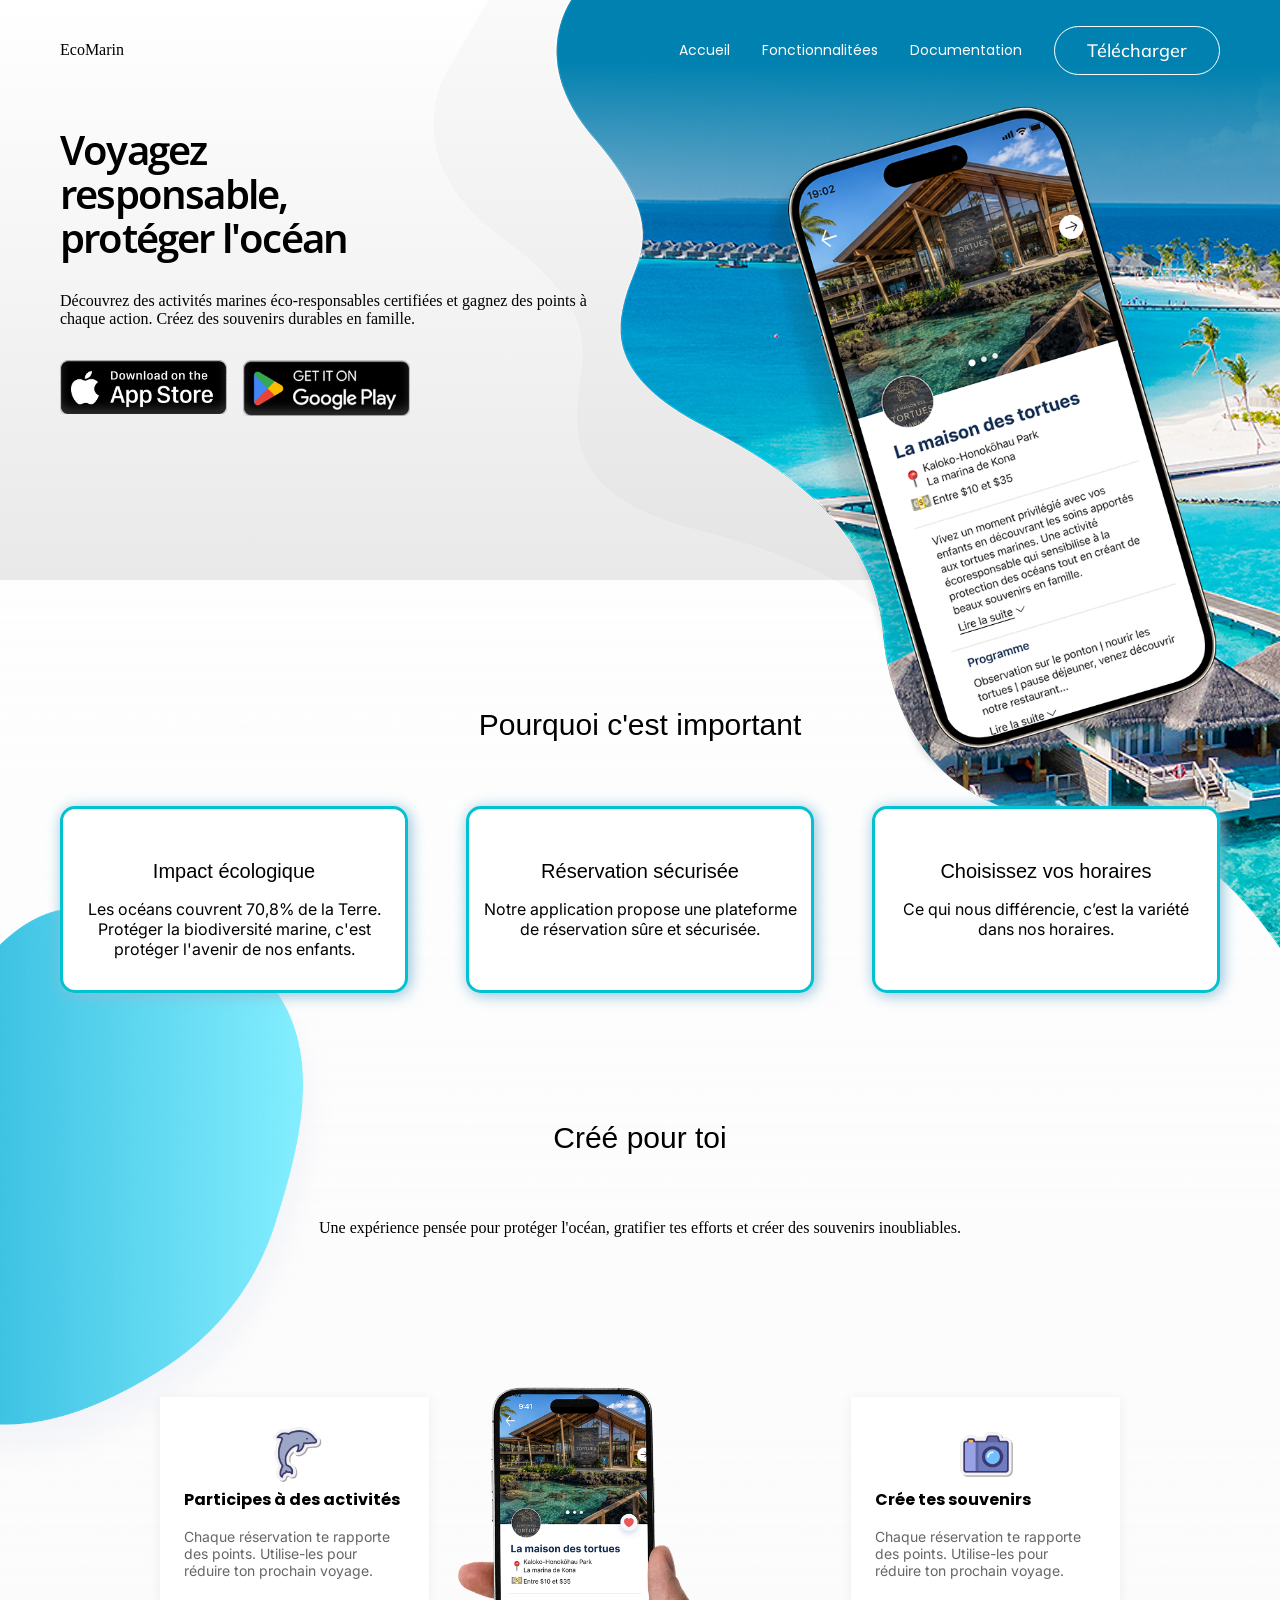
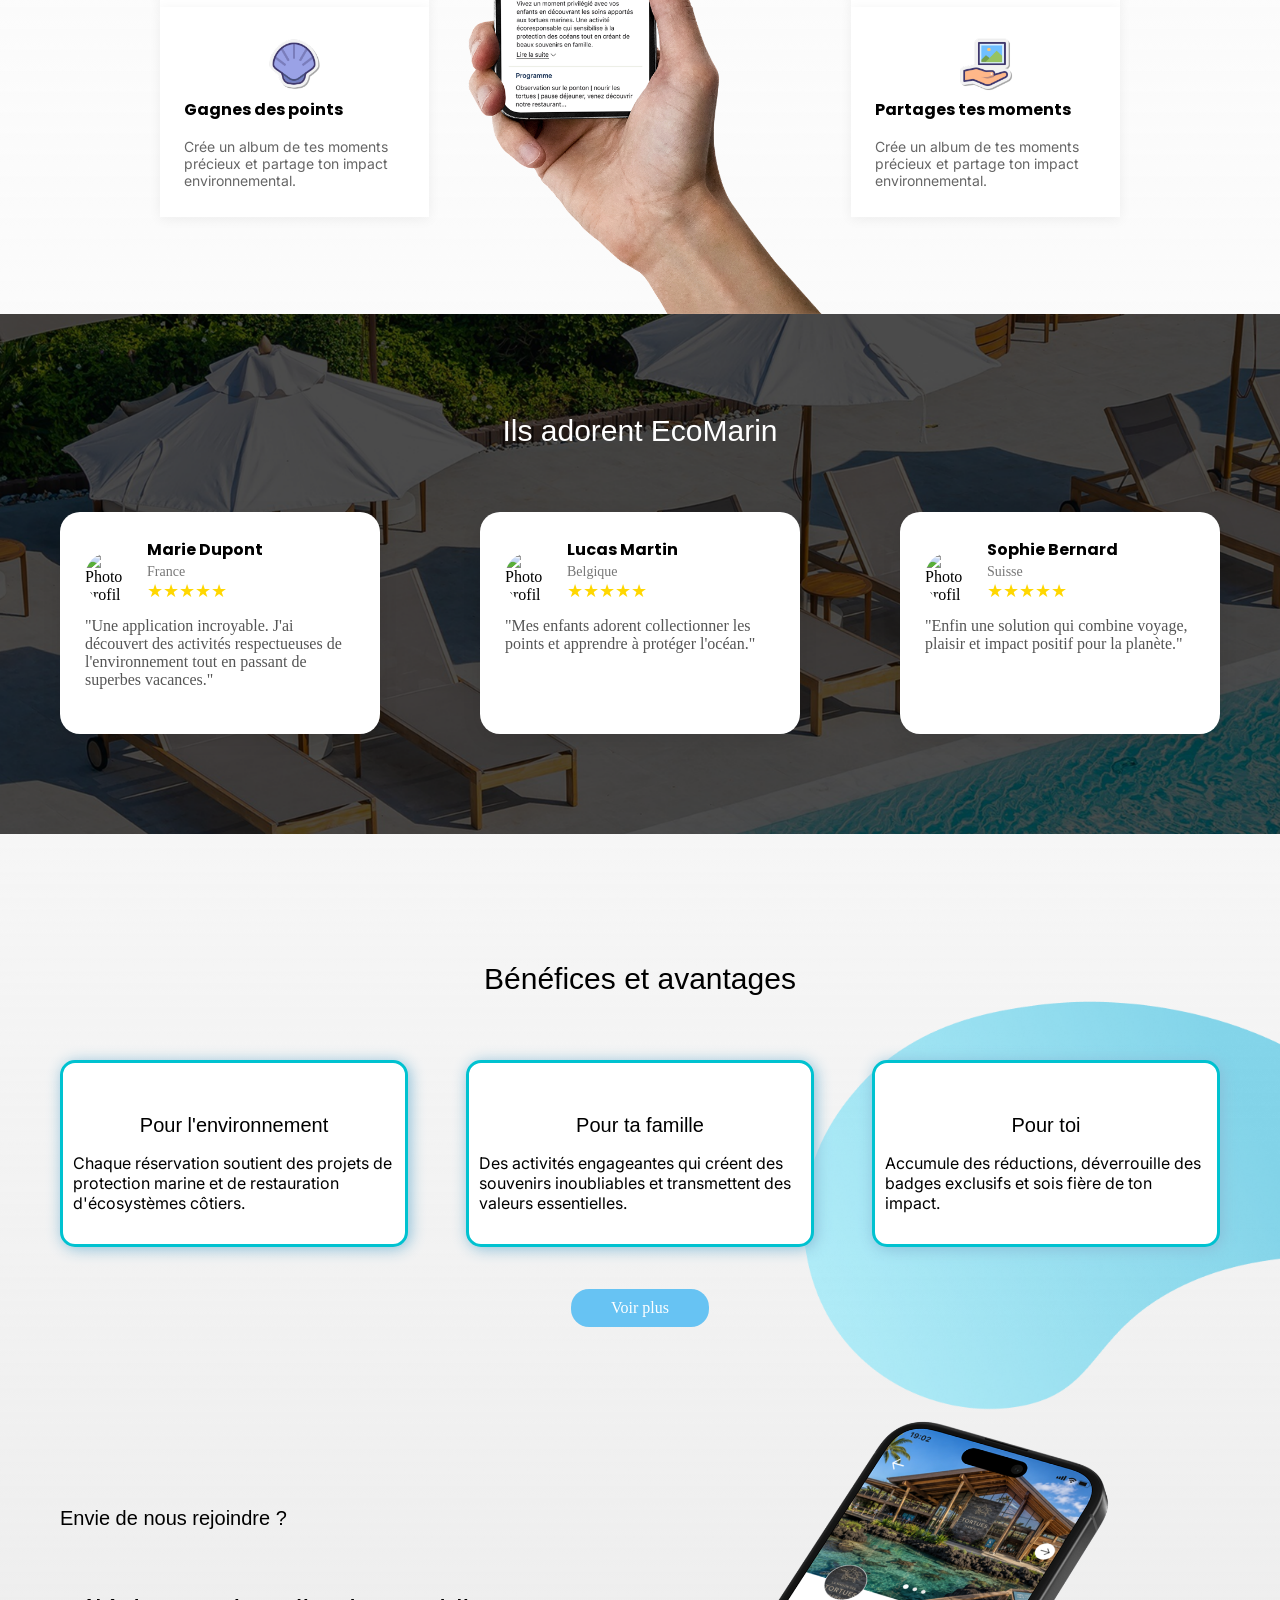
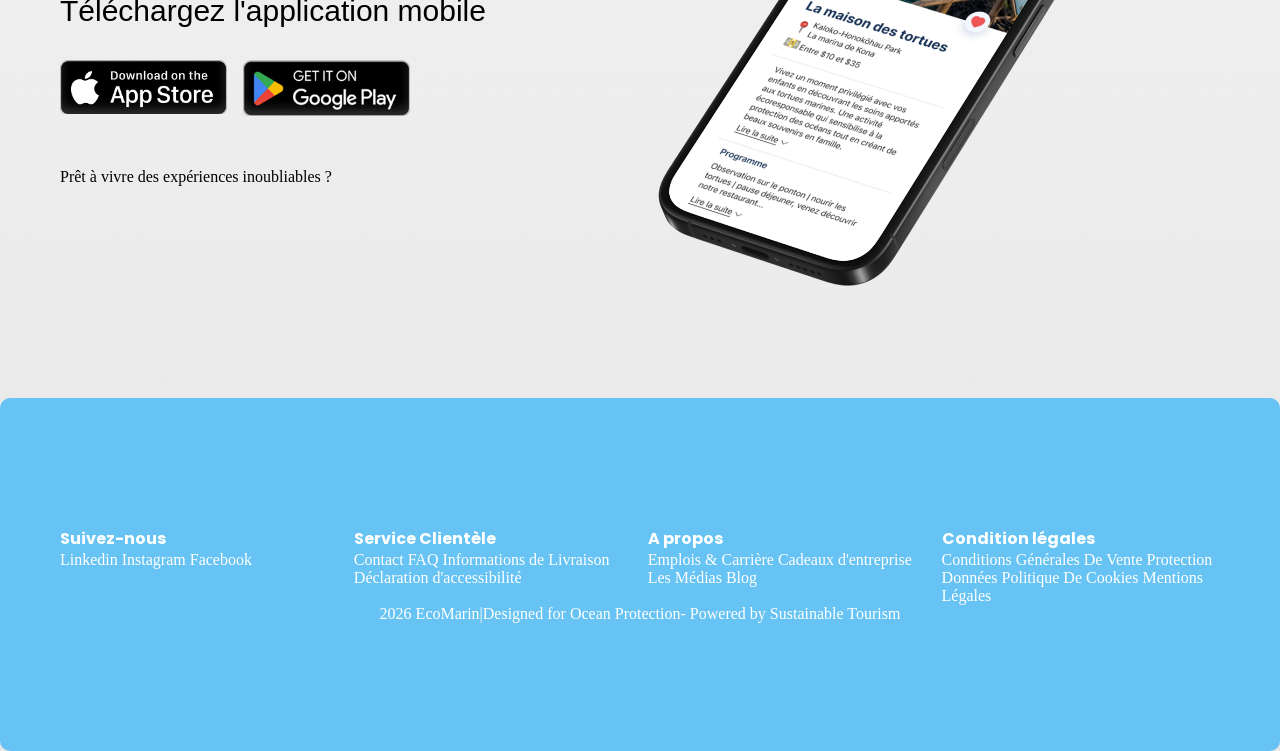
==== index.html @ add48604 "mercredi am 2" ====
<!DOCTYPE html>
<html lang="en">

<head>
    <meta charset="UTF-8">
    <meta name="viewport" content="width=device-width, initial-scale=1.0">
    <title>Document</title>
    <script src="app.js" defer></script>
    <link rel="stylesheet" href="style.css">
    <link rel="stylesheet" href="doc.html">
</head>

<body class="bg-gradient-pourquoi">


    <!-- header -->
    <header class="">
        <div class="container-1200 align-center flex space-between">
            <p class="">EcoMarin</p>
            <nav class="flex gap-32 align-center nav-links">
                <a href="">Accueil</a>
                <a href="">Fonctionnalitées</a>
                <a href="doc.html">Documentation</a>
                <a href="" class="btn-white">Télécharger</a>
            </nav>
        </div>

    </header>

    <!-- section 1 Principale -->
    <section class="hero bg-gradient-hero relative">
        <div class="flex space-between container-1200">
            <div class="mt-128 mb-128 w-48 ">
                <h1 class="">Voyagez <br> responsable, <br> protéger l'océan</h1>
                <p class="pt-32 pb-32">Découvrez des activités marines éco-responsables certifiées et gagnez des points
                    à
                    chaque action. Créez
                    des souvenirs durables en famille.</p>

                <!-- store -->
                <div class="mb-32 flex gap-16">
                    <a href="" class="w-30"><img src="./assets/appstrore.png" alt="" class="w-100"></a>
                    <a href="" class="w-30"><img src="./assets/googlestore.png" alt="" class="w-100"></a>
                </div>

            </div>
            <!-- image telephone -->
            <div class="w-40">
                <img src="./assets/iPhone 15 Pro Portrait Mockup (1) 1.png" alt="" class="w-100 transform-y-128">
            </div>
            <img src="./assets/bg-hero-haut-droite.png" class="bg-hero-overlay" alt="">
        </div>
    </section>



    <!-- section 2 Importance -->
    <section class="pourquoi mt-128 mb-128">
        <div class="container-1200">
            <h2 class="text-center">Pourquoi c'est important</h2>
            <div class="flex space-between mt-64">
                <div class="w-30 card-avis">
                    <img src="" alt="">
                    <h3 class="mt-16 mb-16 text-center">Impact écologique</h3>
                    <p class="mb-16 text-center">Les océans couvrent 70,8% de la Terre. Protéger la biodiversité marine,
                        c'est protéger l'avenir de
                        nos
                        enfants.</p>
                </div>

                <div class="w-30 card-avis">
                    <img src="" alt="">
                    <h3 class="mt-16 mb-16 text-center">Réservation sécurisée</h3>
                    <p class="mb-16 text-center">Notre application propose une plateforme de réservation sûre et
                        sécurisée.</p>
                </div>
                <div class="w-30 card-avis">
                    <img src="" alt="">
                    <h3 class="mt-16 mb-16 text-center">Choisissez vos horaires</h3>
                    <p class="mb-16 text-center">Ce qui nous différencie, c’est la variété dans nos horaires. </p>
                </div>
            </div>
        </div>


    </section>

    <!-- section 3 fonctionnalitee-->
    <section class="container-1000 padding100">
        <h2 class="text-center">Créé pour toi</h2>
        <p class="text-center mt-64">Une expérience pensée pour protéger l'océan, gratifier tes efforts et créer des
            souvenirs
            inoubliables.</p>
        <div class="fonctionnalitee">
            
            <!--DIV NUM 1-->
            <div class="w-30-2 card100">
                
                <div class="card-pourtoi">
                    <img src="./assets/Dolphin.png" alt="" class="img-pourtoi">
                    <h3>Participes à des activités</h3>
                    <p>Chaque réservation te rapporte des points. Utilise-les pour réduire ton prochain
                        voyage.</p>
                </div>

                <div class="card-pourtoi">
                    <img src="./assets/Shellfish.png" alt="" class="img-pourtoi">
                    <h3>Gagnes des points</h3>
                    <p>Crée un album de tes moments précieux et partage ton impact environnemental.
                    </p>
                </div>

            </div>
            
            <!--IMAGE MAIN PHONE-->
            <img src="./assets/main.png" alt="" class="w-38 img100">
            

            <!--DIV 3-->
            <div class="w-30-2 card100">
                
                <div class="card-pourtoi">
                    <img src="./assets/SLR Camera.png" alt="" class="img-pourtoi">
                    <h3>Crée tes souvenirs</h3>
                    <p>Chaque réservation te rapporte des points. Utilise-les pour réduire ton prochain
                        voyage.</p>
                </div>

                <div class="card-pourtoi">
                    <img src="./assets/Moment Sharing.png" alt="" class="img-pourtoi">
                    <h3>Partages tes moments</h3>
                    <p>Crée un album de tes moments précieux et partage ton impact environnemental.
                    </p>
                </div>

            </div>
            <!-- FIN DE LA DIV 3-->

        </div>
    </section>

    <!-- Section 4 Comm -->
    <section class="section-avis bg-image-avis mb-128 avis ">
        <h2 class="text-center">Ils adorent EcoMarin</h2>

        <div class="flex space-between mt-64 container-1200">

            <div class="carte-avis w-30">
                <div class="auteur">
                    <img src="" alt="Photo profil">
                    <div>
                        <h4>Marie Dupont</h4>
                        <span>France</span>
                        <div class="etoiles">★★★★★</div>
                    </div>
                </div>


                <p>
                    "Une application incroyable. J'ai découvert des activités
                    respectueuses de l'environnement tout en passant de superbes vacances."
                </p>


            </div>

            <div class="carte-avis w-30">
                <div class="auteur">
                    <img src="" alt="Photo profil">
                    <div>
                        <h4>Lucas Martin</h4>
                        <span>Belgique</span>
                        <div class="etoiles">★★★★★</div>
                    </div>
                </div>


                <p>
                    "Mes enfants adorent collectionner les points et apprendre
                    à protéger l'océan."
                </p>


            </div>

            <div class="carte-avis w-30">
                <div class="auteur">
                    <img src="" alt="Photo profil">
                    <div>
                        <h4>Sophie Bernard</h4>
                        <span>Suisse</span>
                        <div class="etoiles">★★★★★</div>
                    </div>
                </div>


                <p>
                    "Enfin une solution qui combine voyage, plaisir et impact
                    positif pour la planète."
                </p>


            </div>

        </div>
    </section>

    <!-- section 5 -->
    <section class="container-1200 mt-128 flex justify-center">
        <h2 class="text-center">Bénéfices et avantages</h2>
        <div class="flex space-between mt-64 mb-32">
            <div class="w-30 card-avis">
                <img src="">
                <h3 class="text-center mt-16 mb-16">Pour l'environnement</h3>
                <p class="mb-16">Chaque réservation soutient des projets de protection marine et de restauration
                    d'écosystèmes
                    côtiers.
                </p>
            </div>
            <div class="w-30 card-avis">
                <img src="">
                <h3 class="text-center mt-16 mb-16">Pour ta famille</h3>
                <p class="mb-16">Des activités engageantes qui créent des souvenirs inoubliables et transmettent des
                    valeurs
                    essentielles.
                </p>
            </div>
            <div class="w-30 card-avis">
                <img src="">
                <h3 class="text-center mt-16 mb-16">Pour toi</h3>
                <p class="mb-16">Accumule des réductions, déverrouille des badges exclusifs et sois fière de ton impact.
                </p>
            </div>
        </div>
        <a href="" class="btn">Voir plus</a>
    </section>

    <!-- section 6 -->
    <section class="container-1200">
        
        <div class="flex align-center">
            <div class="w-48">
                <h3 class="mb-64">Envie de nous rejoindre ?</h3>
                <h2 class="mb-32">Téléchargez l'application mobile</h2>
                <!-- store -->
                <div class="mb-32 flex gap-16">
                    <a href="" class="w-30"><img src="./assets/appstrore.png" alt="" class="w-100"></a>
                    <a href="" class="w-30"><img src="./assets/googlestore.png" alt="" class="w-100"></a>
                    <p class="mt-32">Prêt à vivre des expériences inoubliables ?</p>
                </div>
            </div>

            <img src="assets/iPhone 17.png" alt="" class="w-48">

        </div>
    </section>

    <!-- footer -->
    <footer class="bg-bleu-ciel color-white pt-128 pb-128">
        <div class="flex space-between container-1200">
            <div class="w-24">
                <h4>Suivez-nous</h4>
                <nav class="">
                    <a href="" class="color-white">Linkedin</a>
                    <a href="" class="color-white">Instagram</a>
                    <a href="" class="color-white">Facebook</a>
                </nav>
            </div>
            <div class="w-24">
                <h4>Service Clientèle</h4>
                <nav>
                    <a href="" class="color-white">Contact</a>
                    <a href="" class="color-white">FAQ</a>
                    <a href="" class="color-white">Informations de Livraison</a>
                    <a href="" class="color-white">Déclaration d'accessibilité</a>
                </nav>
            </div>
            <div class="w-24">
                <h4>A propos</h4>
                <nav>
                    <a href="" class="color-white">Emplois & Carrière</a>
                    <a href="" class="color-white">Cadeaux d'entreprise</a>
                    <a href="" class="color-white">Les Médias </a>
                    <a href="" class="color-white">Blog</a>
                </nav>
            </div>
            <div class="w-24">
                <h4>Condition légales</h4>
                <nav>
                    <a href="" class="color-white">Conditions Générales De Vente</a>
                    <a href="" class="color-white">Protection Données</a>
                    <a href="" class="color-white">Politique De Cookies</a>
                    <a href="" class="color-white">Mentions Légales</a>
                </nav>
            </div>
        </div>
        <p class="text-center">2026 EcoMarin|Designed for Ocean Protection- Powered by Sustainable Tourism</p>
    </footer>

    <!-- bulle gauche -->
    <img class="bulle-haute-gauche" src="./assets/bulle-haut-gauche (2).png" alt="">
    <img class="bulle-basse-droite" src="./assets/bulle-droite.png" alt="">

</body>

</html>
---- style.css ----
@import url('https://fonts.googleapis.com/css2?family=Inter:ital,opsz,wght@0,14..32,100..900;1,14..32,100..900&family=Poppins:ital,wght@0,100;0,200;0,300;0,400;0,500;0,600;0,700;0,800;0,900;1,100;1,200;1,300;1,400;1,500;1,600;1,700;1,800;1,900&display=swap');
@import url('https://fonts.googleapis.com/css2?family=Open+Sans:ital,wght@0,300..800;1,300..800&display=swap');
@import url('https://fonts.googleapis.com/css2?family=Mulish:ital,wght@0,200..1000;1,200..1000&display=swap');
* {
    margin:0;
    padding: 0;
    box-sizing: border-box;
    text-decoration: none;
}
body{
    overflow-x:hidden;
}
/* ------------------------------
            TEXTES
 ---------------------------------*/

.list-type-none{
    list-style-type: none; /*retirer la puces des listes */
}

.bold{
    font-weight: 800; /* mettre en gras */
}

.text-center{
    text-align: center; /* centrer le texte */
}

.text-right{
    text-align: right;
}

.uppercase{
    text-transform: uppercase; /* mettre en majuscule */
}

/*header*/
header{
position: fixed;
    width: 100%;
    background-color: transparent;
    transition: background-color 0.3s ease;
    z-index: 1000;
    padding: 0 20px;          
    height: 100px;       
    box-sizing: border-box;
    display: flex;
    align-items: center;
}



.nav-links{
    font-family: "Poppins", sans-serif;
    gap: 32px;
    font-size: 14px;

}

header a{
    color: white;
    transition: color 0.3s ease;
}

h2,h3,h4,h5,h6{
     font-family: "Poppins", sans-serif;
     font-weight: bold;
}

h1{
    font-weight: 625;
    font-size: 40px;
    font-family: "Open Sans", sans-serif;
    font-style: normal;
    letter-spacing: -1.8px;
    transform: scaleY(1);
    display: inline-block;
    line-height: 1.1;
}

h2 {
font-weight: 145;
font-size: 30px;
font-family: "Noto Sans Pahawh Hmong", sans-serif;
}

h3 {
font-weight: 145;
font-size: 20px;
font-family: "Noto Sans Pahawh Hmong", sans-serif;
}

.liste-ul{
    font-weight: 100;
    font-size: 25px;
}

.logo{
    font-weight: 200;
    font-size: 40px;
}

.typo{
   font-family: "inter", sans-serif; 
}


/* ------------------------------
            COULEURS
 ---------------------------------*/

.color-princ{
    background-color: rgb(25, 121, 153);
}

.color-black{
    color: #2E2A26;
}

.bg-white{
    background-color: #D8935C;
    border-radius: 10px;
    padding: 10px;
}

.color-white{
    color: #ffffff;
}

.color-green{
    color: #496e3b;
}

.bg-bleu-ciel{
    background-color: #67C3F3;
    border-radius: 10px;
    padding: 10px;
}

.bg-blue{
    background-color: rgb(102, 126, 138);
}

.avis{
    padding: 100px 0 ;
    h2{
        color:#fff;
    }

}
.bg-image-avis{
    background-image: url("./assets/Avis\ clients.png");
    background-repeat: no-repeat;
    background-size: cover;

}

.section-avis{
    margin-top: 0px;
}

.bulle-haute-gauche{
    position: absolute;
    top:100%;
    left : -300px;
    width: 50%;
    z-index: -1;
}

.bulle-basse-droite{
    position: absolute;
    top: 285%;
    left: 61%;
    width: 50%;
    z-index: -1;
}
/* ------------------------------
            LARGEURS
 ---------------------------------*/

.w-100{
    width: 100%;
}


.w-50 {
    width: 50%;
}

.w-48{
    width: 48%;
}

.w-40{
    width: 40%;
}

.w-30 {
    width: 30%;
}

.w-25 {
    width: 25%;
}

.w-24 {
    width: 24%;
}

.w-20{
    width: 20%;
}


/* ------------------------------
        FOND COULEUR/ IMAGE
 ---------------------------------*/

.fond-img{

background-size: cover;
background-repeat:no-repeat;
background-position: center;
height:100vh;
}
.bg-gradient-hero{
    background: linear-gradient(to bottom, #fff,#E9E9E9);
}



/* ------------------------------
            HERO
 ---------------------------------*/
 .overflow-hidden{
    overflow: hidden;
}
.transform-y-128{
  transform: translateY(200px);
  top: -110px;
  right: 40px;
  position: absolute;
  width: 500px;
}
.relative{
    position: relative;
    z-index: 1
}
.bg-hero-overlay{
    position: absolute;
    top: 0;right: 0;
    z-index: -1;


}

.hero {
    overflow: visible;
    z-index: 0;
}


/* ------------------------------
            SECTION POURQUOI
 ---------------------------------*/
.pourquoi {
    position: relative;
    z-index: 0;
}

.bg-gradient-pourquoi{
    background: linear-gradient(to bottom, transparent, #f3f3f35e,#E7E7E7 );
}

.header-white{
    background-color: rgb(25, 121, 153);
    height: 50px;
    transition: all 0.85s cubic-bezier(0.4, 0, 0.2, 1);
    a, p{
        color:#fff;
    }
    .btn-white{
    border: 1.4px solid #FFFFFF;
    border-radius: 100px;
    background: transparent;
    padding: 12px 32px;
    }
}

/* ------------------------------
            FONCTIONALITEE
 ---------------------------------*/


 .fonctionnalitee {
  display: flex;
  justify-content: space-between;
  margin-top: 64px;
  align-items: center;
  gap: 24px;
 }

 .w-30-2 {
  width: 28%;
}

.w-38{
  width: 38%;
}
 
 .card100{
  display: flex;
  flex-direction: column;
 }

 .img100{
    display: flex;
  flex-direction: column;
 }

 .img-pourtoi{
  width: 58px;
  height: 58px;
 }
/* ------------------------------
            FLEXBOX
 ---------------------------------*/

.flex {
    display: flex;
    flex-wrap: wrap;
}

.colonne{
    flex-direction: column;
}

.space-between{
    justify-content: space-between;
}

.align-center{
    align-items: center;
}

.justify-center{
    justify-content: center;
}

.gap {
  gap: var(--gap);
}

.gap-8{
    gap: 8px;
}

.gap-16{
    gap: 16px;
}

.gap-32{
    gap: 32px;
}

.gap-64{
    gap: 64px;
}

/* ------------------------------
         MARGIN & PADDING 
 ---------------------------------*/

 /* Margin */

.mt-16 {
    margin-top: 16px;
}

.mb-16{
    margin-bottom: 16px;
}

.mt-20 {
    margin-top: 20px;
}

.mt-32{
    margin-top: 32px;
}

.mb-32{
    margin-bottom: 32px;
}


.mt-64{
    margin-top: 64px;
}

.mb-64{
    margin-bottom: 64px;
}

.mt-128{
    margin-top: 128px;
}

.mb-128{
    margin-bottom: 128px;
}

.mr-16{
    margin-right: 16px;
}

.ml-16{
    margin-left: 16px;
}

.ml-32{
    margin-left: 32px;
}

.ml-64{
    margin-left: 64px;
}

.ml-100{
    margin-left: 100px;
}

.mr-32{
    margin-right: 32px;
}

.ml-32{
    margin-left: 32px;
}

.mr-64{
    margin-right: 64px;
}

/* padding */


.pb-16{
    padding-bottom: 16px;
}

.pl-16{
    padding-left: 16px;
}

.pr-16{
    padding-right: 16px;
}

.pt-16{
    padding-top: 16px;
}

.pb-32{
    padding-bottom: 16px;
}

.pt-32{
    padding-top: 32px;
}

.pb-32{
    padding-bottom: 32px;
}

.pt-64{
    padding-top: 64px;
}

.pb-64{
    padding-bottom: 64px;
}


.pt-128{
    padding-top: 128px;
}

.pb-128{
    padding-bottom: 128px;
}

/* ------------------------------
            CONTAINER
 ---------------------------------*/

.container-1000{
    max-width: 1000px;
    width: 100%;
    margin-left: auto;
    margin-right: auto;
    padding-left: 20px;
    padding-right: 20px;
}

.container-1200{
    max-width: 1200px;
    width: 100%;
    margin-left: auto;
    margin-right: auto;
    padding-left: 20px;
    padding-right: 20px;
}

/* ------------------------------
            CARDS
 ---------------------------------*/
 .card{
    background-color: white;
    border: solid #D8935C;
    padding: 15px 10px;
    width: 28%;
    border-radius: 10px;
    font-family: "inter", sans-serif;
    box-shadow: 2px 2px 15px rgba(0, 0, 0, 0.553);
 }
 .card-pourtoi{
  
    background-color: white;
    text-align: center;
    padding: 28px 24px;
  box-shadow: 0 2px 12px rgba(0, 0, 0, 0.06);
  flex-direction: column;
  gap: 12px;
    h3{
        margin-bottom: 16px;
        text-align: left;
        font-weight: bold;
        margin:0;
        padding-bottom: 16px;
        font-size: 16px;
          font-family: "Poppins", sans-serif;
  font-weight: 650;
  font-style: normal;
    }
    p{
        text-align: left;
        color: #666;
        font-family: "Inter", sans-serif;
        font-size: 14px;
    }
 }

 



 .card-service{
    background-color: rgb(255, 255, 255);
    border: solid #D8935C;
    padding: 15px 10px;
    width: 100%;
    border-radius: 10px;
    font-family: "inter", sans-serif;
    box-shadow: 2px 2px 15px rgba(0, 0, 0, 0.553);
 }

  .card-avis{
    background-color: white;
    border: solid #00c2d0;
    padding: 15px 10px;
    border-radius: 15px;
    font-family: "inter", sans-serif;
    box-shadow: 2px 2px 15px #8ABED8;
  }

.card-contact{
    background-color: white;
    border: solid #D8935C;
    padding: 10px 10px;
    border-radius: 10px;
    font-family: "inter", sans-serif;
}

.card-recherche{
    background-color: white;
    border: solid #D8935C;
    padding: 10px 10px;
    border-radius: 10px;
    font-family: "inter", sans-serif;
}

 .img-border{
    border-radius: 10px;
 }

 .photo-border{
    border-radius: 200px;
 }

 .card-temoignage {
  border-radius: 8px;
  background-color: var(--troisieme-plan);
 }

 .card-content {
    padding: 8px;
  }

.avis-temoignages {

  background-color: var(--deuxieme-plan);
  padding: 16px;
}

 /* ------------------------------
            BOUTON
 ---------------------------------*/

 .btn{
    color: rgb(255, 255, 255);
    background-color: #67C3F3;
    border: #2E2A26;
    border-radius: 18px;
    padding: 10px 40px;
    margin-top: 10px;
    padding-bottom: 10px;
    display: inline-block;

}


.btn-white{
    background-color: transparent;
    display: inline-block;
    padding: 12px 32px;
    border: 1.4px solid #FFFFFF;
    border-radius: 100px;
    color: #FFFFFF;
    font-size: 18px;
    font-weight: 500;
    font-family: "Mulish", sans-serif;
    font-style: normal;

}


/* ------------------------------
            Commentaires
 ---------------------------------*/


.avis{
    text-align: center;
}

.avis-h2 {
    margin-bottom: 50px;
}

.carte-avis {
    width: 320px;
    background: white;
    padding: 25px;
    border-radius: 20px;
    box-shadow: 0 5px 20px rgba(0,0,0,0.08);
    text-align: left;
}

.etoiles {
    color: gold;
    font-size: 18px;
    margin-bottom: 15px;
}

.carte-avis p {
    margin-bottom: 20px;
    color: #555;
}

.auteur {
    display: flex;
    align-items: center;
    gap: 12px;
}

.auteur img {
    width: 50px;
    height: 50px;
    border-radius: 50%;
}

.auteur h4 {
    margin: 0;
}

.auteur span {
    color: #777;
    font-size: 14px;
}

/* ------------------------------
            style doctype.html
 ---------------------------------*/


.carddoc {
    background-color: white;
    border: solid rgb(102, 126, 138);
    padding: 6px 6px;
    width: 28%;
    border-radius: 10px;
    font-family: "inter", sans-serif;
    box-shadow: 2px 2px 15px rgba(43, 121, 145, 0.553);
    display: inline-block;
}

.carddoc1 {
    background-color: white;
    border: solid #9a231f;
    padding: 6px 6px;
    width: 28%;
    border-radius: 10px;
    font-family: "inter", sans-serif;
    box-shadow: 2px 2px 15px rgba(43, 121, 145, 0.553);
    display: inline-block;
}

.header-doc {
    font-family: "Poppins", sans-serif;
    position: relative;
}
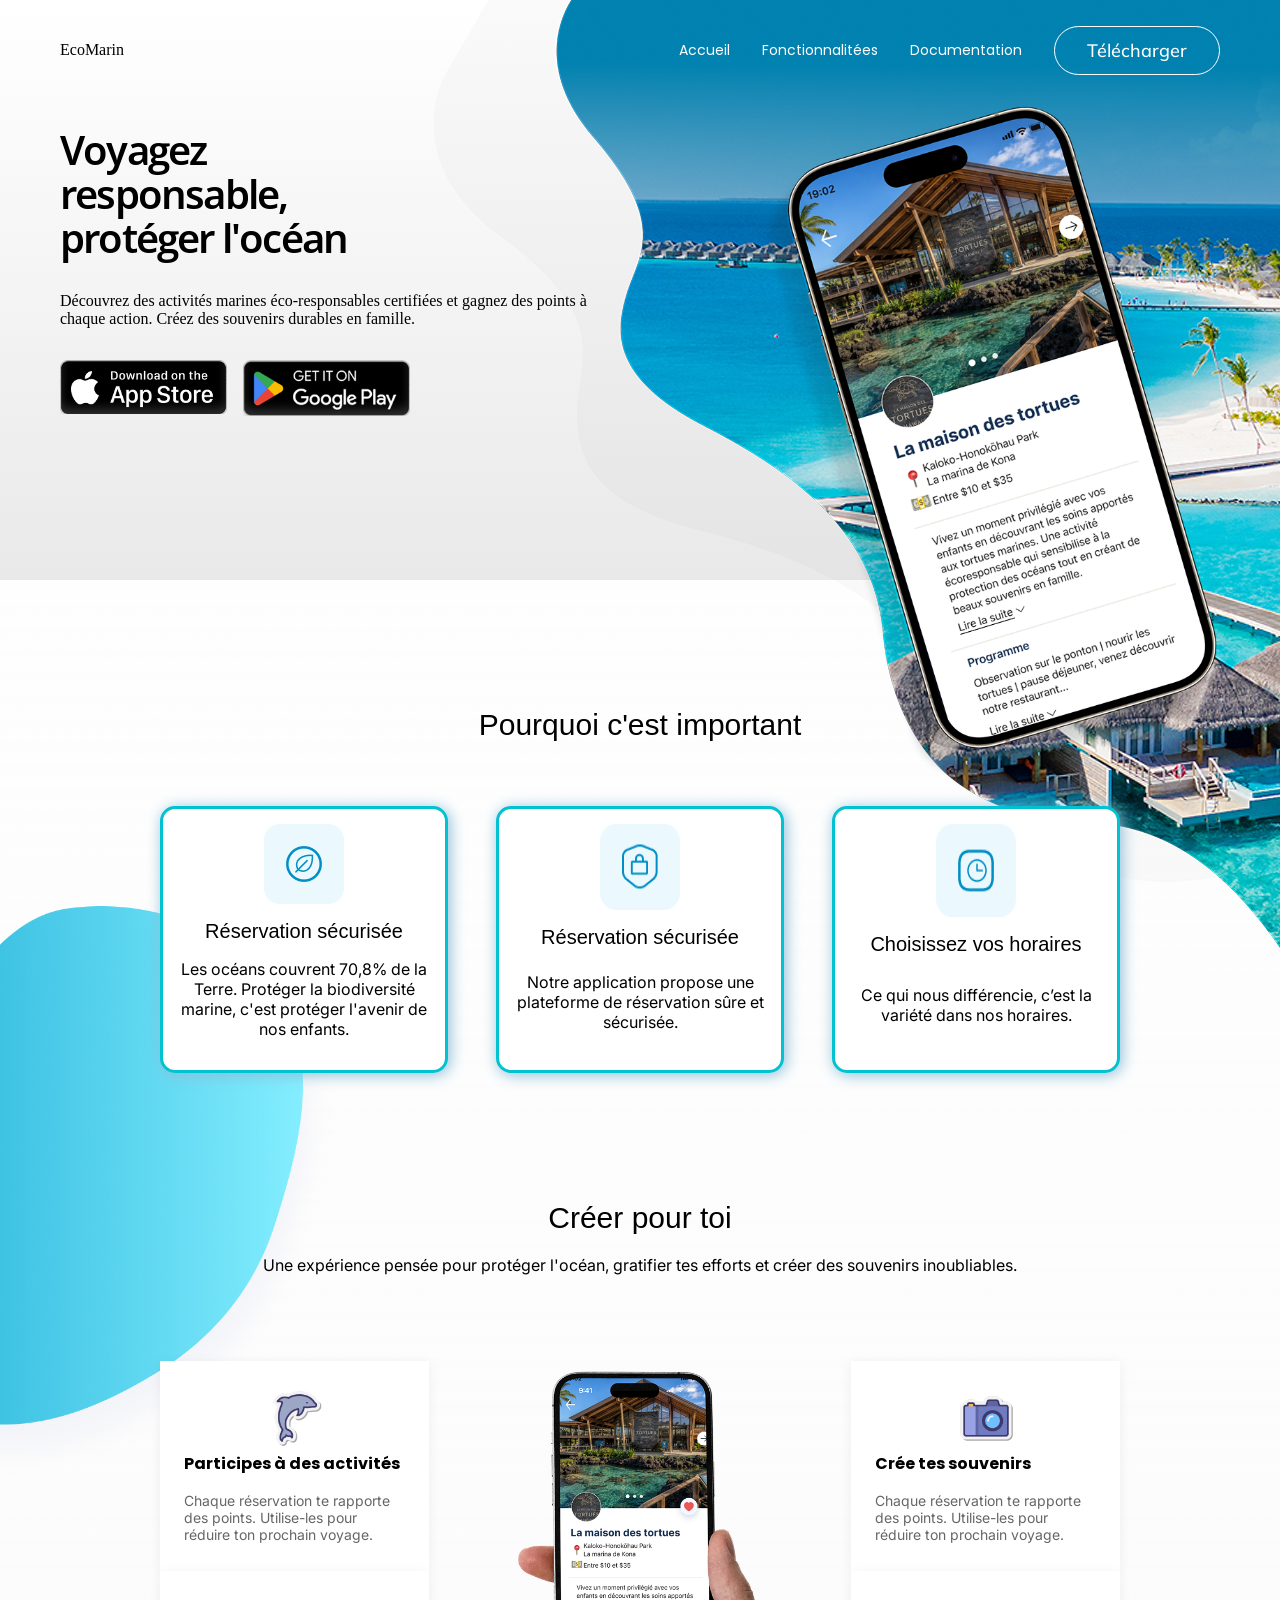
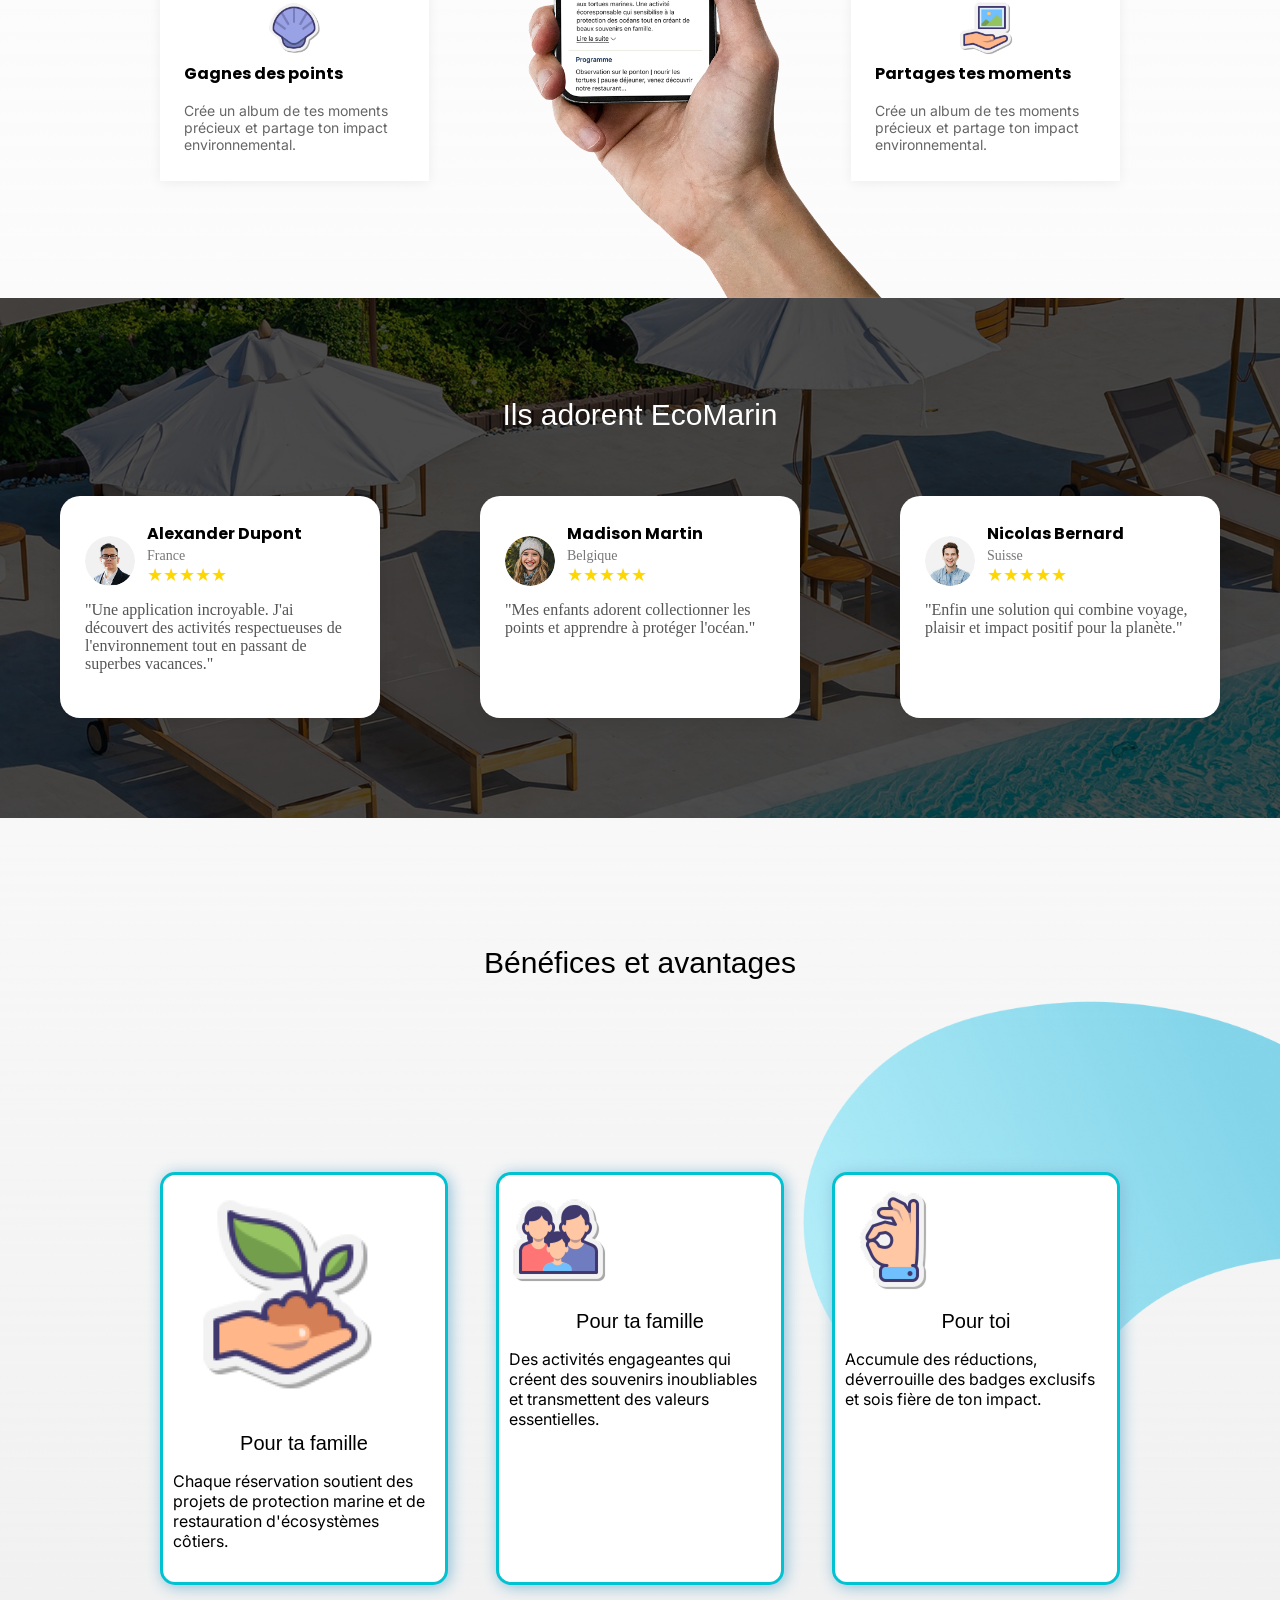
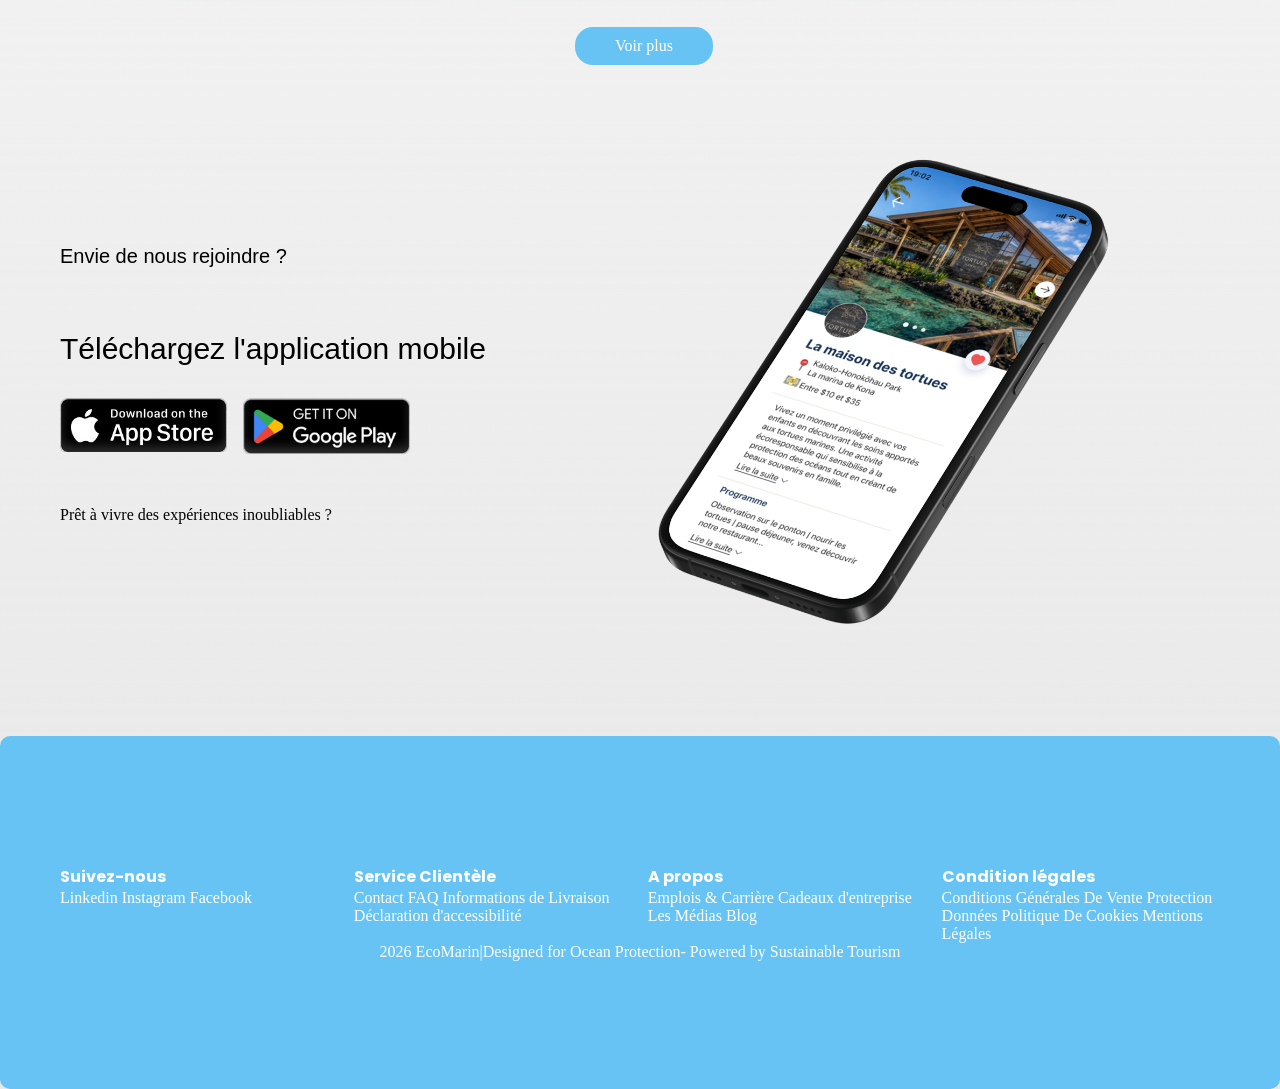
==== commit d079d638: "zdjfckjhe" ====
--- a/index.html
+++ b/index.html
@@ -29,7 +29,7 @@
 
     <!-- section 1 Principale -->
     <section class="hero bg-gradient-hero relative">
-        <div class="flex space-between container-1200">
+        <div class="flex space-between container-1200 ">
             <div class="mt-128 mb-128 w-48 ">
                 <h1 class="">Voyagez <br> responsable, <br> protéger l'océan</h1>
                 <p class="pt-32 pb-32">Découvrez des activités marines éco-responsables certifiées et gagnez des points
@@ -56,26 +56,25 @@
 
     <!-- section 2 Importance -->
     <section class="pourquoi mt-128 mb-128">
-        <div class="container-1200">
+        <div>
             <h2 class="text-center">Pourquoi c'est important</h2>
-            <div class="flex space-between mt-64">
-                <div class="w-30 card-avis">
-                    <img src="" alt="">
-                    <h3 class="mt-16 mb-16 text-center">Impact écologique</h3>
+            <div class="flex space-between mt-64 container-1000">
+
+                <div class="w-30 card-avis flex justify-center">
+                    <img src="assets/ImpactEco.png" alt="">
+                    <h3 class="mt-16 mb-16 text-center">Réservation sécurisée</h3>
                     <p class="mb-16 text-center">Les océans couvrent 70,8% de la Terre. Protéger la biodiversité marine,
-                        c'est protéger l'avenir de
-                        nos
-                        enfants.</p>
-                </div>
-
-                <div class="w-30 card-avis">
-                    <img src="" alt="">
+                        c'est protéger l'avenir de nos enfants.</p>
+                </div>
+
+                <div class="w-30 card-avis flex justify-center">
+                    <img src="assets/Reservation.png" alt="">
                     <h3 class="mt-16 mb-16 text-center">Réservation sécurisée</h3>
                     <p class="mb-16 text-center">Notre application propose une plateforme de réservation sûre et
                         sécurisée.</p>
                 </div>
-                <div class="w-30 card-avis">
-                    <img src="" alt="">
+                <div class="w-30 card-avis flex justify-center">
+                    <img src="assets/Souvenirs.png" alt="">
                     <h3 class="mt-16 mb-16 text-center">Choisissez vos horaires</h3>
                     <p class="mb-16 text-center">Ce qui nous différencie, c’est la variété dans nos horaires. </p>
                 </div>
@@ -86,16 +85,17 @@
     </section>
 
     <!-- section 3 fonctionnalitee-->
-    <section class="container-1000 padding100">
-        <h2 class="text-center">Créé pour toi</h2>
-        <p class="text-center mt-64">Une expérience pensée pour protéger l'océan, gratifier tes efforts et créer des
+    <section class="container-1000">
+        <h2 class="text-center">Créer pour toi</h2>
+        <p class="text-center mt-20 typo ">Une expérience pensée pour protéger l'océan, gratifier tes efforts et créer
+            des
             souvenirs
             inoubliables.</p>
         <div class="fonctionnalitee">
-            
+
             <!--DIV NUM 1-->
             <div class="w-30-2 card100">
-                
+
                 <div class="card-pourtoi">
                     <img src="./assets/Dolphin.png" alt="" class="img-pourtoi">
                     <h3>Participes à des activités</h3>
@@ -111,14 +111,15 @@
                 </div>
 
             </div>
-            
+
             <!--IMAGE MAIN PHONE-->
-            <img src="./assets/main.png" alt="" class="w-38 img100">
-            
+            <div class="w-38 img100">
+                <img src="./assets/main.png" alt="" class="imagephone">
+            </div>
 
             <!--DIV 3-->
             <div class="w-30-2 card100">
-                
+
                 <div class="card-pourtoi">
                     <img src="./assets/SLR Camera.png" alt="" class="img-pourtoi">
                     <h3>Crée tes souvenirs</h3>
@@ -147,9 +148,9 @@
 
             <div class="carte-avis w-30">
                 <div class="auteur">
-                    <img src="" alt="Photo profil">
+                    <img src="assets/Alexander.png" alt="Photo profil">
                     <div>
-                        <h4>Marie Dupont</h4>
+                        <h4>Alexander Dupont</h4>
                         <span>France</span>
                         <div class="etoiles">★★★★★</div>
                     </div>
@@ -166,9 +167,9 @@
 
             <div class="carte-avis w-30">
                 <div class="auteur">
-                    <img src="" alt="Photo profil">
+                    <img src="assets/Madison.png" alt="Photo profil">
                     <div>
-                        <h4>Lucas Martin</h4>
+                        <h4>Madison Martin</h4>
                         <span>Belgique</span>
                         <div class="etoiles">★★★★★</div>
                     </div>
@@ -185,9 +186,9 @@
 
             <div class="carte-avis w-30">
                 <div class="auteur">
-                    <img src="" alt="Photo profil">
+                    <img src="assets/Nicolas.png" alt="Photo profil">
                     <div>
-                        <h4>Sophie Bernard</h4>
+                        <h4>Nicolas Bernard</h4>
                         <span>Suisse</span>
                         <div class="etoiles">★★★★★</div>
                     </div>
@@ -206,38 +207,44 @@
     </section>
 
     <!-- section 5 -->
-    <section class="container-1200 mt-128 flex justify-center">
+    <section class="">
         <h2 class="text-center">Bénéfices et avantages</h2>
-        <div class="flex space-between mt-64 mb-32">
-            <div class="w-30 card-avis">
-                <img src="">
-                <h3 class="text-center mt-16 mb-16">Pour l'environnement</h3>
-                <p class="mb-16">Chaque réservation soutient des projets de protection marine et de restauration
-                    d'écosystèmes
-                    côtiers.
-                </p>
-            </div>
-            <div class="w-30 card-avis">
-                <img src="">
-                <h3 class="text-center mt-16 mb-16">Pour ta famille</h3>
-                <p class="mb-16">Des activités engageantes qui créent des souvenirs inoubliables et transmettent des
-                    valeurs
-                    essentielles.
-                </p>
-            </div>
-            <div class="w-30 card-avis">
-                <img src="">
-                <h3 class="text-center mt-16 mb-16">Pour toi</h3>
-                <p class="mb-16">Accumule des réductions, déverrouille des badges exclusifs et sois fière de ton impact.
-                </p>
-            </div>
-        </div>
-        <a href="" class="btn">Voir plus</a>
+        <div class="mt-128 flex justify-center">
+
+            <div class="flex space-between mt-64 mb-32 container-1000">
+                
+
+
+                <div class="w-30 card-avis">
+                    <img class="" src="assets/Environnement.png">
+                    <h3 class="text-center mt-16 mb-16">Pour ta famille</h3>
+                    <p class="mb-16">Chaque réservation soutient des projets de protection marine et de restauration d'écosystèmes côtiers.</p>
+                </div>
+
+                <div class="w-30 card-avis">
+                    <img class="img-avantage" src="assets/Family.png">
+                    <h3 class="text-center mt-16 mb-16">Pour ta famille</h3>
+                    <p class="mb-16">Des activités engageantes qui créent des souvenirs inoubliables et transmettent des
+                        valeurs
+                        essentielles.
+                    </p>
+                </div>
+                
+                <div class="w-30 card-avis">
+                    <img class="img-avantage" src="assets/Ok Hand.png">
+                    <h3 class="text-center mt-16 mb-16">Pour toi</h3>
+                    <p class="mb-16">Accumule des réductions, déverrouille des badges exclusifs et sois fière de ton
+                        impact.
+                    </p>
+                </div>
+            </div>
+        </div>
+        <a href="" class="btn btn-position">Voir plus</a>
     </section>
 
     <!-- section 6 -->
     <section class="container-1200">
-        
+
         <div class="flex align-center">
             <div class="w-48">
                 <h3 class="mb-64">Envie de nous rejoindre ?</h3>
--- a/style.css
+++ b/style.css
@@ -295,7 +295,6 @@
  .fonctionnalitee {
   display: flex;
   justify-content: space-between;
-  margin-top: 64px;
   align-items: center;
   gap: 24px;
  }
@@ -311,13 +310,19 @@
  .card100{
   display: flex;
   flex-direction: column;
+  margin-top: -30px;
  }
 
  .img100{
     display: flex;
   flex-direction: column;
- }
-
+  
+ }
+.imagephone{
+    transform: translateX(60px);
+      margin-top: 10px;
+
+}
  .img-pourtoi{
   width: 58px;
   height: 58px;
@@ -731,5 +736,10 @@
     position: relative;
 }
 
-
-
+.btn-position{
+    transform: translateX(575px);
+}
+
+.img-avantage{
+    width: 100px;
+}
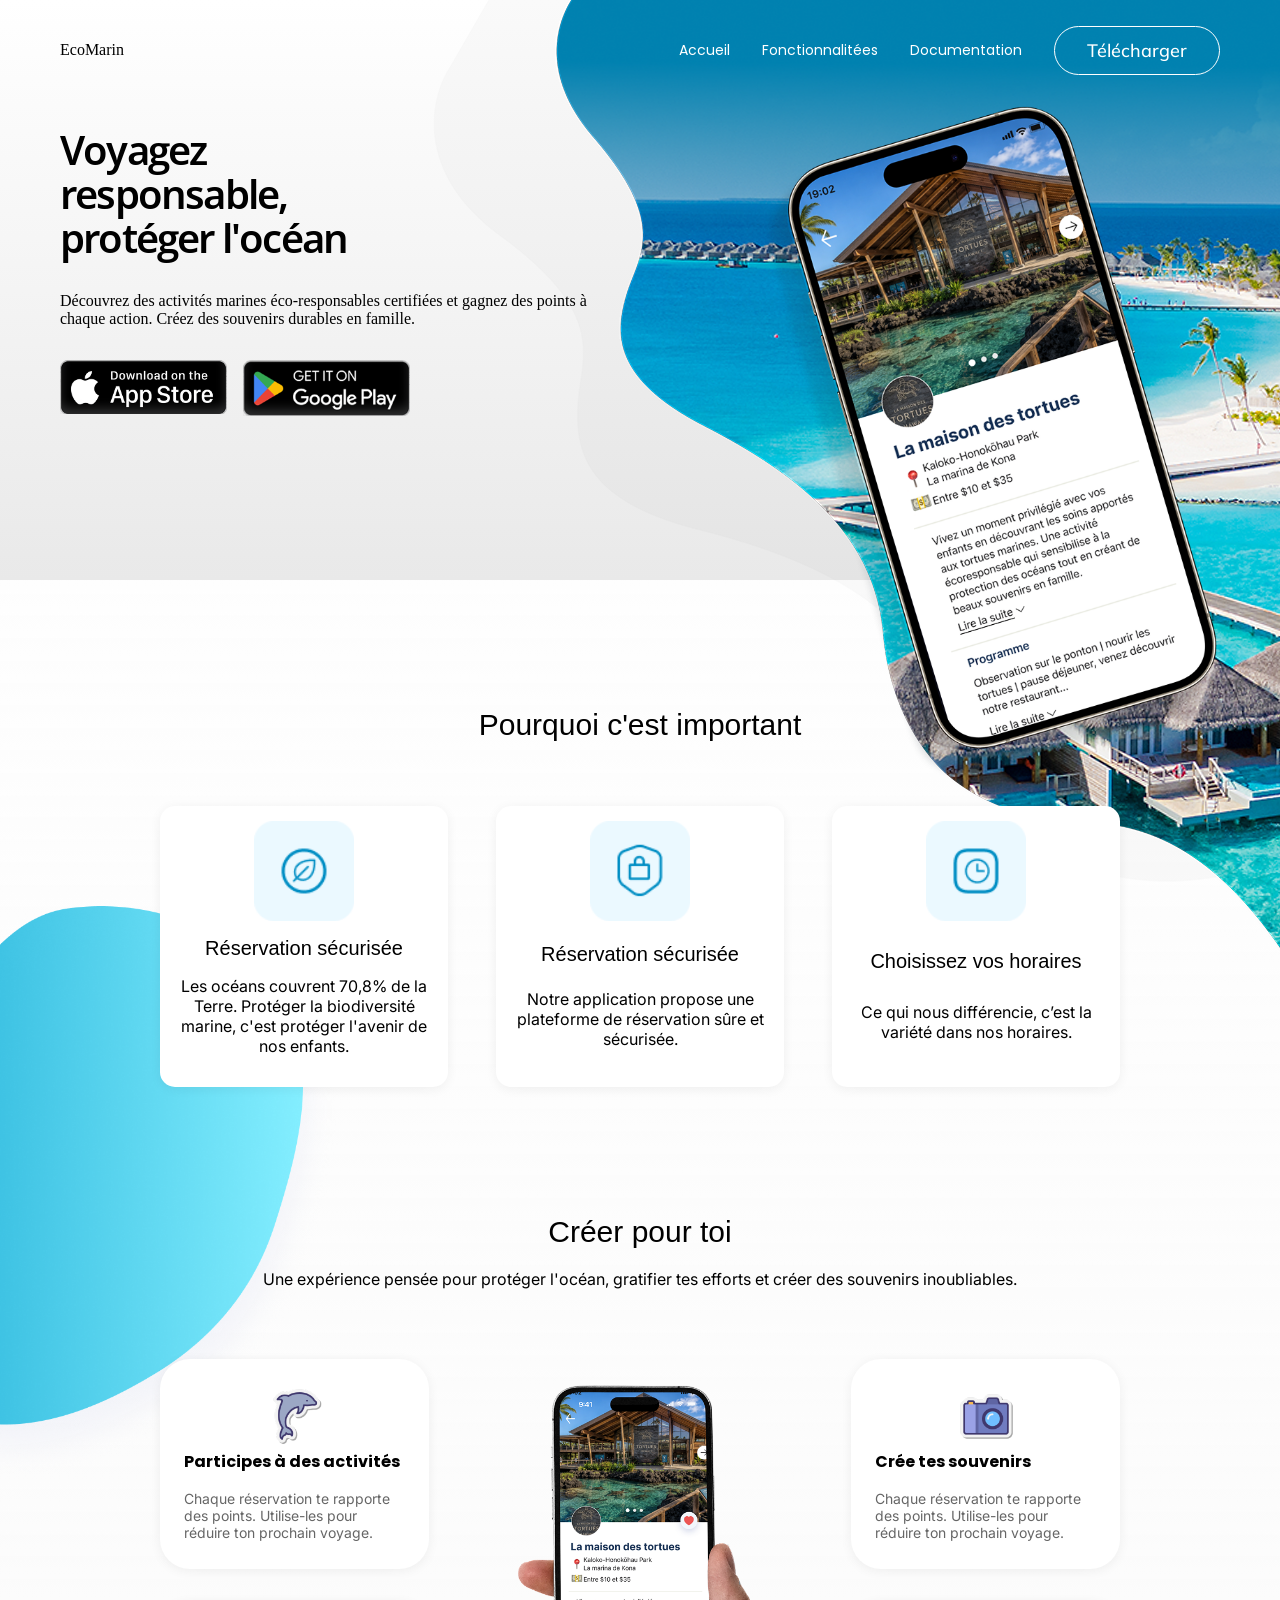
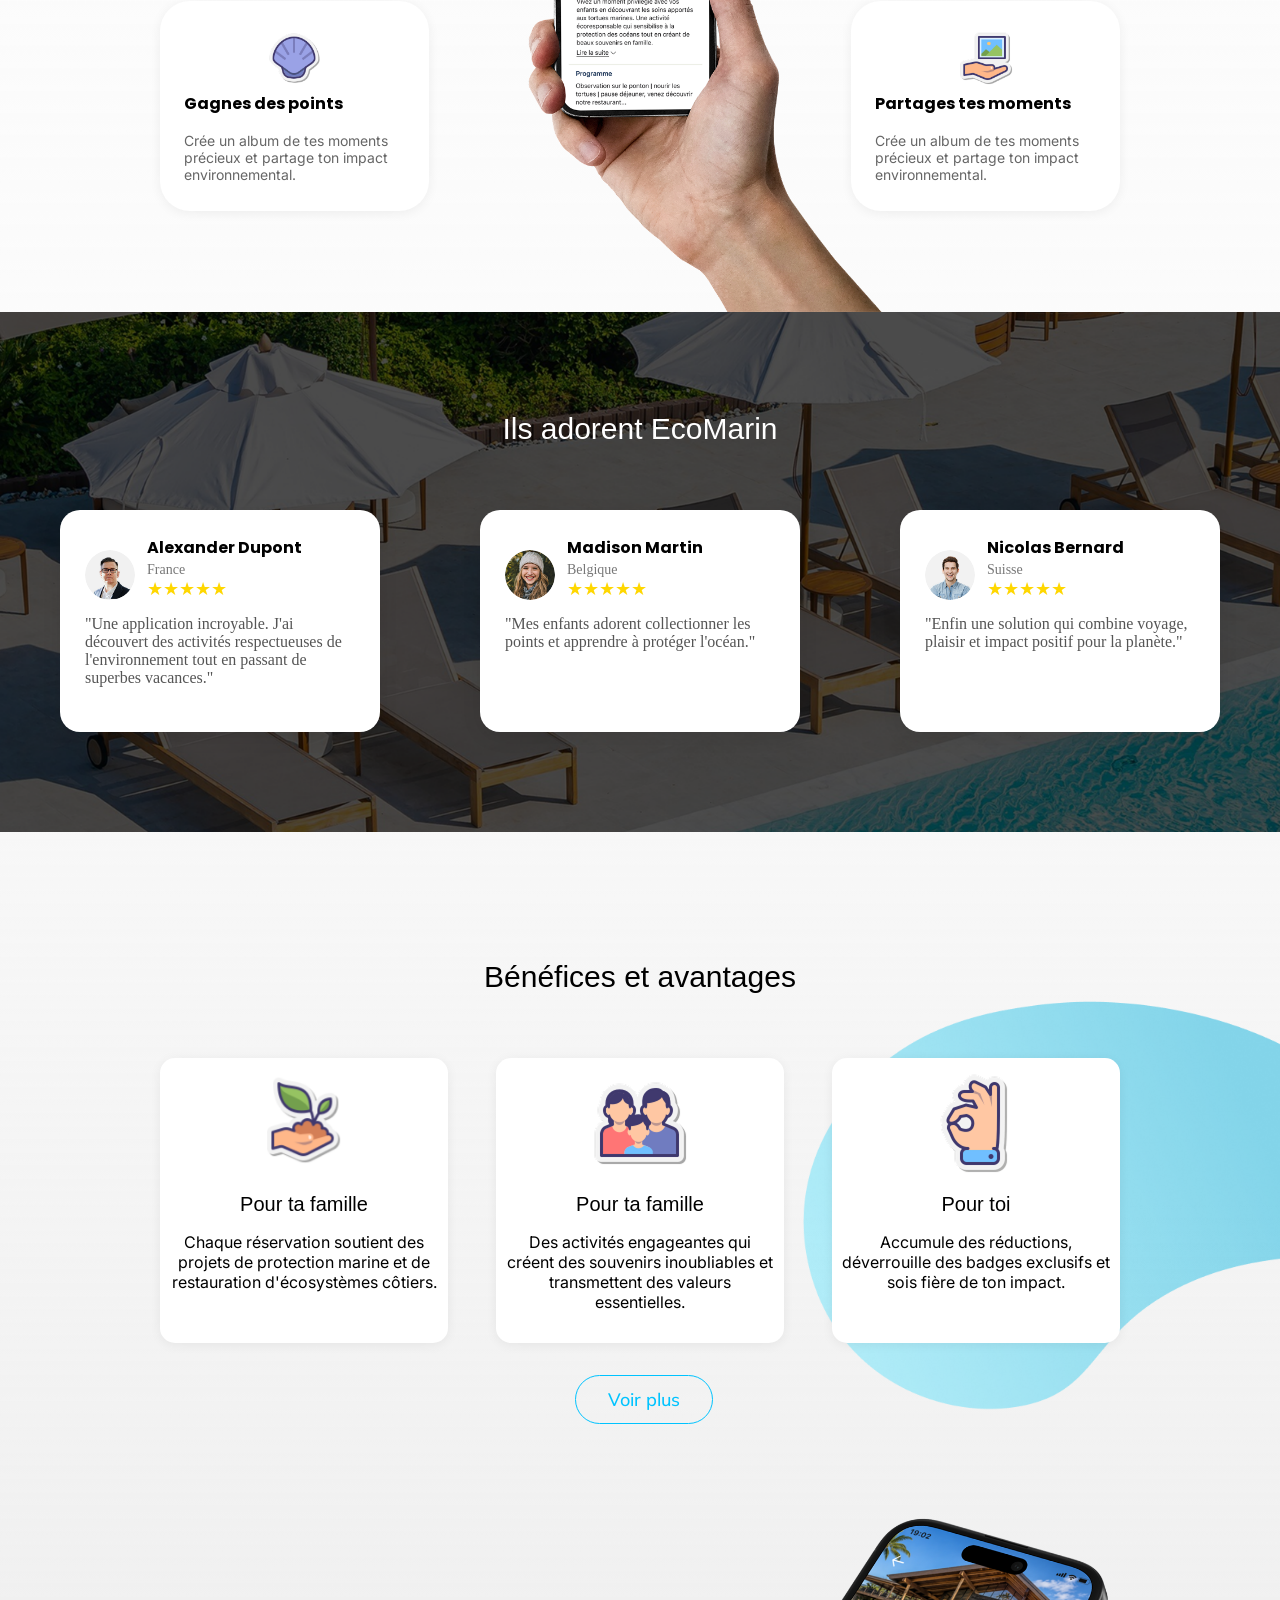
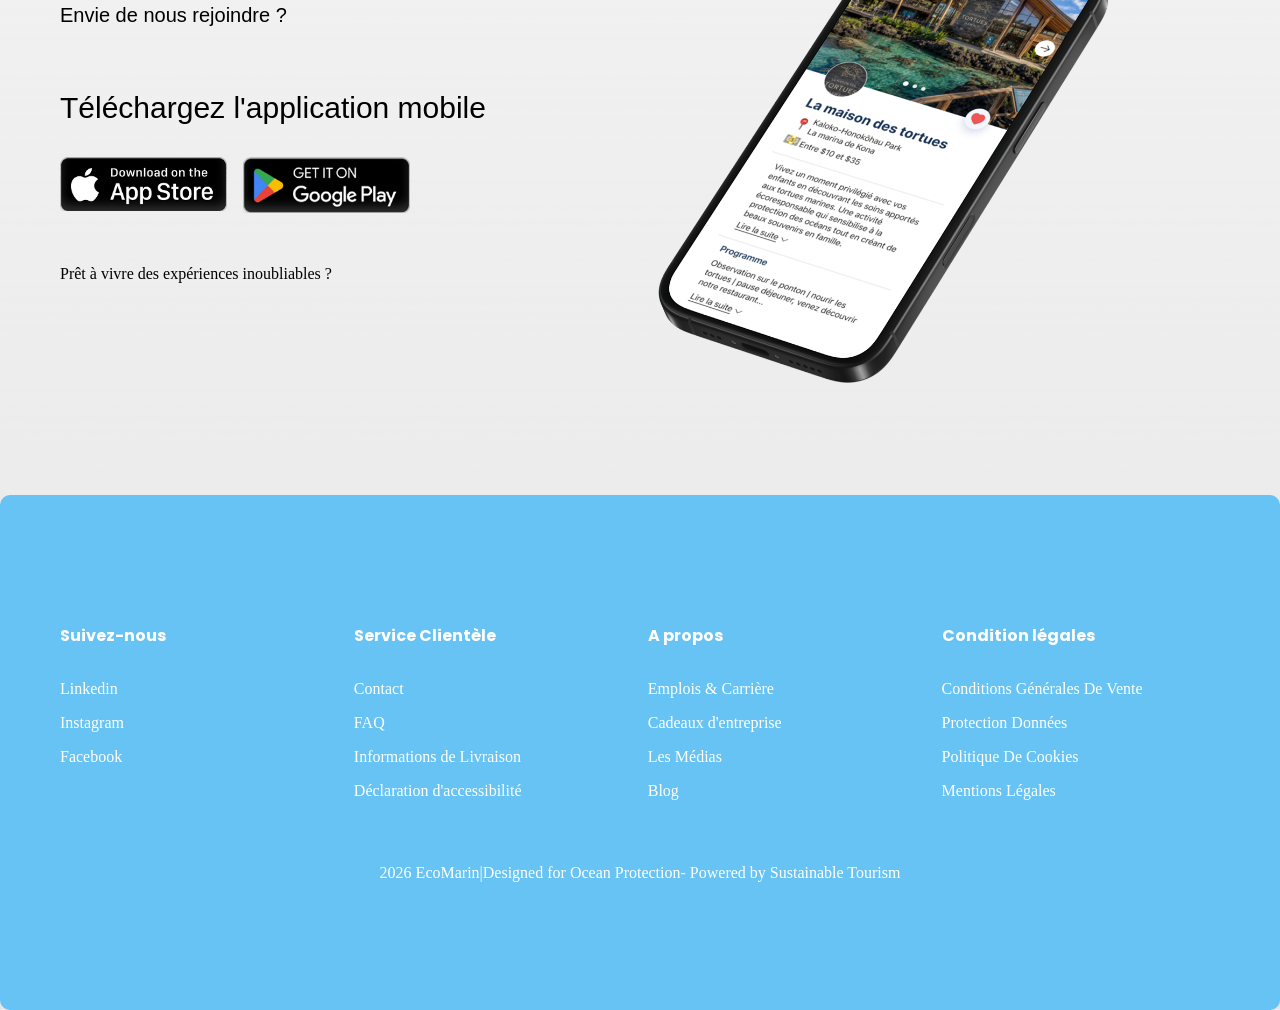
==== commit 45e1546e: "mercredi pm" ====
--- a/index.html
+++ b/index.html
@@ -61,20 +61,20 @@
             <div class="flex space-between mt-64 container-1000">
 
                 <div class="w-30 card-avis flex justify-center">
-                    <img src="assets/ImpactEco.png" alt="">
+                    <img src="assets/ImpactEco.png" alt="" class="img-avantage">
                     <h3 class="mt-16 mb-16 text-center">Réservation sécurisée</h3>
                     <p class="mb-16 text-center">Les océans couvrent 70,8% de la Terre. Protéger la biodiversité marine,
                         c'est protéger l'avenir de nos enfants.</p>
                 </div>
 
                 <div class="w-30 card-avis flex justify-center">
-                    <img src="assets/Reservation.png" alt="">
+                    <img src="assets/Reservation.png" alt="" class="img-avantage">
                     <h3 class="mt-16 mb-16 text-center">Réservation sécurisée</h3>
                     <p class="mb-16 text-center">Notre application propose une plateforme de réservation sûre et
                         sécurisée.</p>
                 </div>
                 <div class="w-30 card-avis flex justify-center">
-                    <img src="assets/Souvenirs.png" alt="">
+                    <img src="assets/Souvenirs.png" alt="" class="img-avantage">
                     <h3 class="mt-16 mb-16 text-center">Choisissez vos horaires</h3>
                     <p class="mb-16 text-center">Ce qui nous différencie, c’est la variété dans nos horaires. </p>
                 </div>
@@ -88,15 +88,13 @@
     <section class="container-1000">
         <h2 class="text-center">Créer pour toi</h2>
         <p class="text-center mt-20 typo ">Une expérience pensée pour protéger l'océan, gratifier tes efforts et créer
-            des
-            souvenirs
-            inoubliables.</p>
+            des souvenirs inoubliables.</p>
         <div class="fonctionnalitee">
 
             <!--DIV NUM 1-->
             <div class="w-30-2 card100">
 
-                <div class="card-pourtoi">
+                <div class="card-pourtoi mb-32">
                     <img src="./assets/Dolphin.png" alt="" class="img-pourtoi">
                     <h3>Participes à des activités</h3>
                     <p>Chaque réservation te rapporte des points. Utilise-les pour réduire ton prochain
@@ -120,7 +118,7 @@
             <!--DIV 3-->
             <div class="w-30-2 card100">
 
-                <div class="card-pourtoi">
+                <div class="card-pourtoi mb-32">
                     <img src="./assets/SLR Camera.png" alt="" class="img-pourtoi">
                     <h3>Crée tes souvenirs</h3>
                     <p>Chaque réservation te rapporte des points. Utilise-les pour réduire ton prochain
@@ -207,38 +205,37 @@
     </section>
 
     <!-- section 5 -->
-    <section class="">
+    <section>
         <h2 class="text-center">Bénéfices et avantages</h2>
-        <div class="mt-128 flex justify-center">
-
-            <div class="flex space-between mt-64 mb-32 container-1000">
-                
-
-
-                <div class="w-30 card-avis">
-                    <img class="" src="assets/Environnement.png">
-                    <h3 class="text-center mt-16 mb-16">Pour ta famille</h3>
-                    <p class="mb-16">Chaque réservation soutient des projets de protection marine et de restauration d'écosystèmes côtiers.</p>
-                </div>
-
-                <div class="w-30 card-avis">
-                    <img class="img-avantage" src="assets/Family.png">
-                    <h3 class="text-center mt-16 mb-16">Pour ta famille</h3>
-                    <p class="mb-16">Des activités engageantes qui créent des souvenirs inoubliables et transmettent des
-                        valeurs
-                        essentielles.
-                    </p>
-                </div>
-                
-                <div class="w-30 card-avis">
-                    <img class="img-avantage" src="assets/Ok Hand.png">
-                    <h3 class="text-center mt-16 mb-16">Pour toi</h3>
-                    <p class="mb-16">Accumule des réductions, déverrouille des badges exclusifs et sois fière de ton
-                        impact.
-                    </p>
-                </div>
-            </div>
-        </div>
+
+        <div class="flex mt-64 mb-32 container-1000 space-between">
+
+            <div class="w-30 card-avis ">
+                <img class="img-avantage" src="assets/Environnement.png">
+                <h3 class="text-center mt-16 mb-16">Pour ta famille</h3>
+                <p class="mb-16">Chaque réservation soutient des projets de protection marine et de restauration
+                    d'écosystèmes côtiers.</p>
+            </div>
+
+            <div class="w-30 card-avis">
+                <img class="img-avantage" src="assets/Family.png">
+                <h3 class="text-center mt-16 mb-16">Pour ta famille</h3>
+                <p class="mb-16">Des activités engageantes qui créent des souvenirs inoubliables et transmettent des
+                    valeurs
+                    essentielles.
+                </p>
+            </div>
+
+            <div class="w-30 card-avis">
+                <img class="img-avantage" src="assets/Ok Hand.png">
+                <h3 class="text-center mt-16 mb-16">Pour toi</h3>
+                <p class="mb-16">Accumule des réductions, déverrouille des badges exclusifs et sois fière de ton
+                    impact.</p>
+
+            </div>
+
+        </div>
+
         <a href="" class="btn btn-position">Voir plus</a>
     </section>
 
@@ -266,16 +263,16 @@
     <footer class="bg-bleu-ciel color-white pt-128 pb-128">
         <div class="flex space-between container-1200">
             <div class="w-24">
-                <h4>Suivez-nous</h4>
-                <nav class="">
+                <h4 class="mb-32">Suivez-nous</h4>
+                <nav class="flex colonne gap-16">
                     <a href="" class="color-white">Linkedin</a>
                     <a href="" class="color-white">Instagram</a>
                     <a href="" class="color-white">Facebook</a>
                 </nav>
             </div>
             <div class="w-24">
-                <h4>Service Clientèle</h4>
-                <nav>
+                <h4 class="mb-32">Service Clientèle</h4>
+                <nav class="flex colonne gap-16">
                     <a href="" class="color-white">Contact</a>
                     <a href="" class="color-white">FAQ</a>
                     <a href="" class="color-white">Informations de Livraison</a>
@@ -283,8 +280,8 @@
                 </nav>
             </div>
             <div class="w-24">
-                <h4>A propos</h4>
-                <nav>
+                <h4 class="mb-32">A propos</h4>
+                <nav class="flex colonne gap-16">
                     <a href="" class="color-white">Emplois & Carrière</a>
                     <a href="" class="color-white">Cadeaux d'entreprise</a>
                     <a href="" class="color-white">Les Médias </a>
@@ -292,8 +289,8 @@
                 </nav>
             </div>
             <div class="w-24">
-                <h4>Condition légales</h4>
-                <nav>
+                <h4 class="mb-32">Condition légales</h4>
+                <nav class="flex colonne gap-16">
                     <a href="" class="color-white">Conditions Générales De Vente</a>
                     <a href="" class="color-white">Protection Données</a>
                     <a href="" class="color-white">Politique De Cookies</a>
@@ -301,7 +298,7 @@
                 </nav>
             </div>
         </div>
-        <p class="text-center">2026 EcoMarin|Designed for Ocean Protection- Powered by Sustainable Tourism</p>
+        <p class="text-center mt-64">2026 EcoMarin|Designed for Ocean Protection- Powered by Sustainable Tourism</p>
     </footer>
 
     <!-- bulle gauche -->
--- a/style.css
+++ b/style.css
@@ -139,6 +139,10 @@
 
 .bg-blue{
     background-color: rgb(102, 126, 138);
+}
+
+.bg-black {
+    background-color: black;
 }
 
 .avis{
@@ -536,6 +540,7 @@
     padding: 28px 24px;
   box-shadow: 0 2px 12px rgba(0, 0, 0, 0.06);
   flex-direction: column;
+  border-radius: 30px;
   gap: 12px;
     h3{
         margin-bottom: 16px;
@@ -557,7 +562,10 @@
  }
 
  
-
+.img-avantage{
+    width: 100px;
+    height: 100px;
+}
 
 
  .card-service{
@@ -572,11 +580,11 @@
 
   .card-avis{
     background-color: white;
-    border: solid #00c2d0;
     padding: 15px 10px;
     border-radius: 15px;
     font-family: "inter", sans-serif;
-    box-shadow: 2px 2px 15px #8ABED8;
+    box-shadow: 0 2px 12px rgba(0, 0, 0, 0.06);
+    text-align: center;
   }
 
 .card-contact{
@@ -623,14 +631,16 @@
  ---------------------------------*/
 
  .btn{
-    color: rgb(255, 255, 255);
-    background-color: #67C3F3;
-    border: #2E2A26;
-    border-radius: 18px;
-    padding: 10px 40px;
-    margin-top: 10px;
-    padding-bottom: 10px;
+    background-color: transparent;
     display: inline-block;
+    padding: 12px 32px;
+    border: 1.4px solid #00c3ff;
+    border-radius: 100px;
+    color: #00c3ff;
+    font-size: 18px;
+    font-weight: 500;
+    font-family: "Mulish", sans-serif;
+    font-style: normal;
 
 }
 
@@ -649,6 +659,9 @@
 
 }
 
+.btn-position{
+    transform: translateX(575px);
+}
 
 /* ------------------------------
             Commentaires
@@ -736,10 +749,6 @@
     position: relative;
 }
 
-.btn-position{
-    transform: translateX(575px);
-}
-
-.img-avantage{
-    width: 100px;
-}
+
+
+
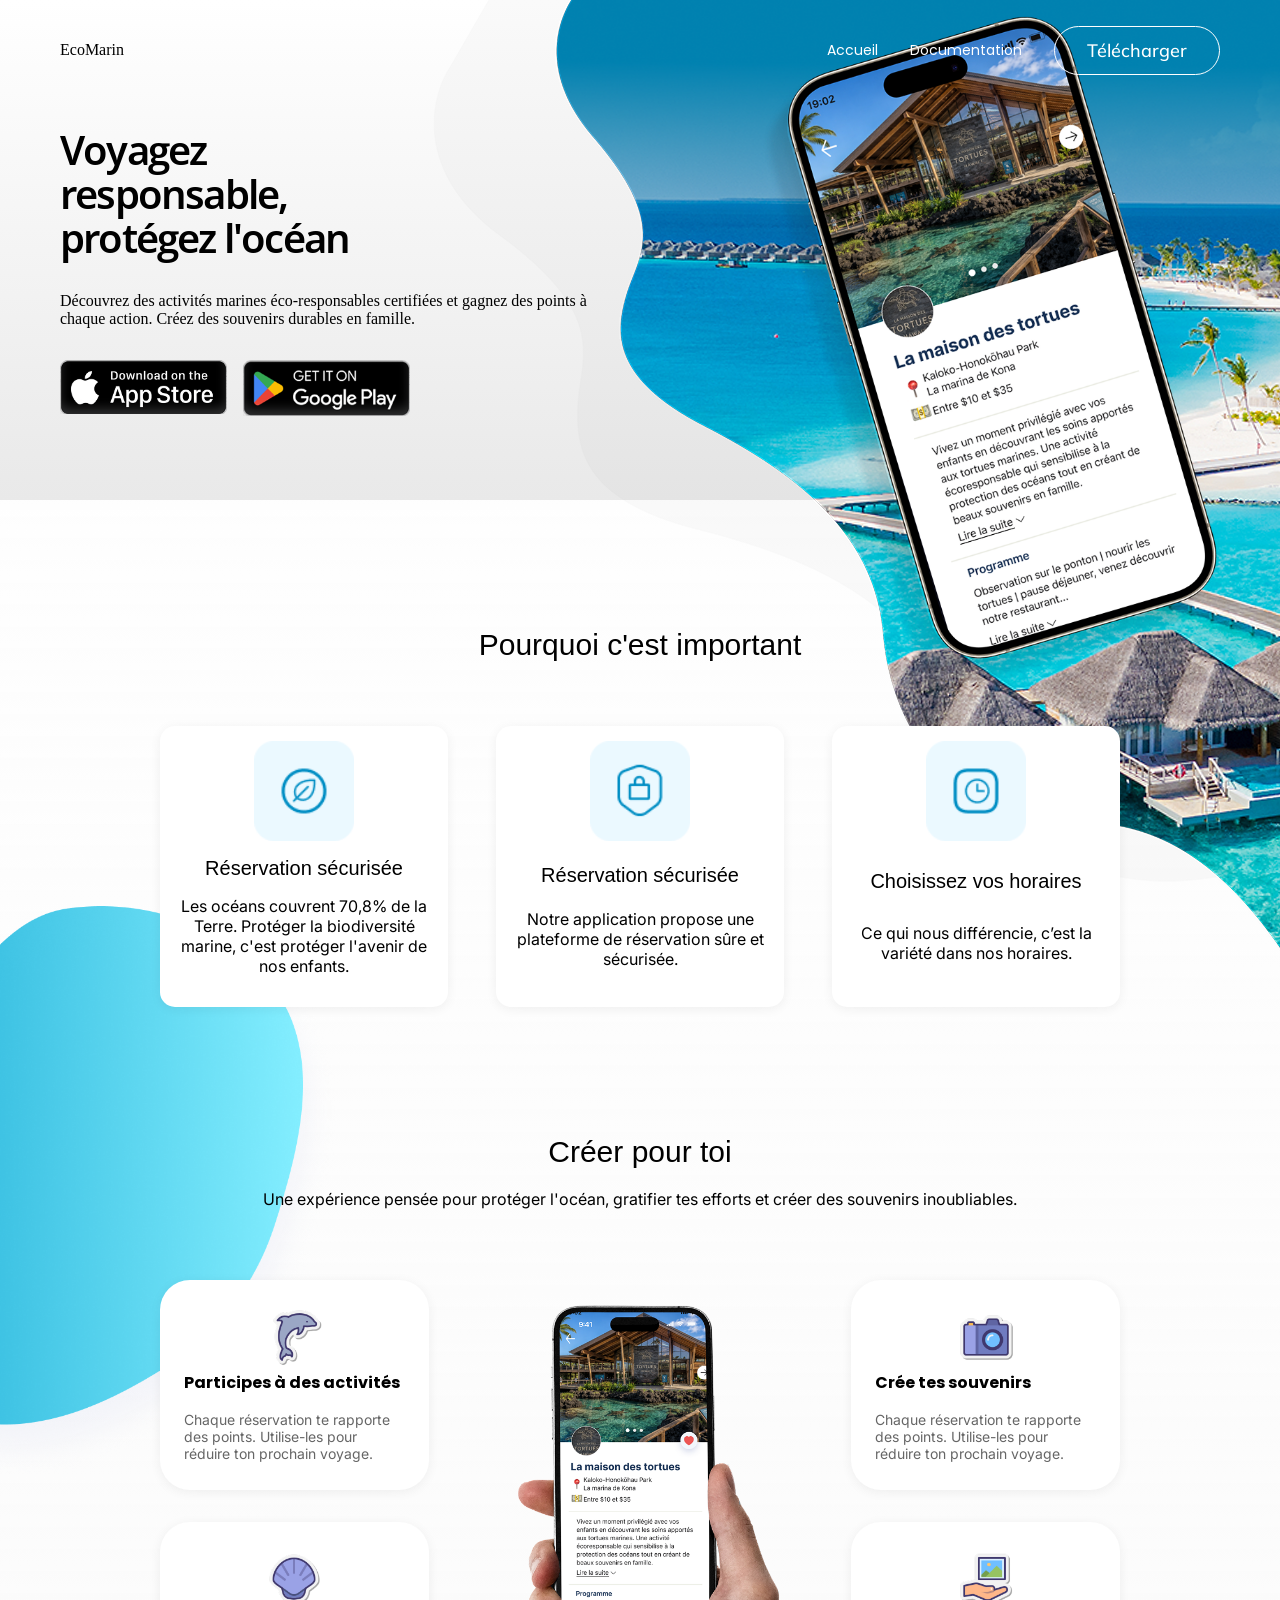
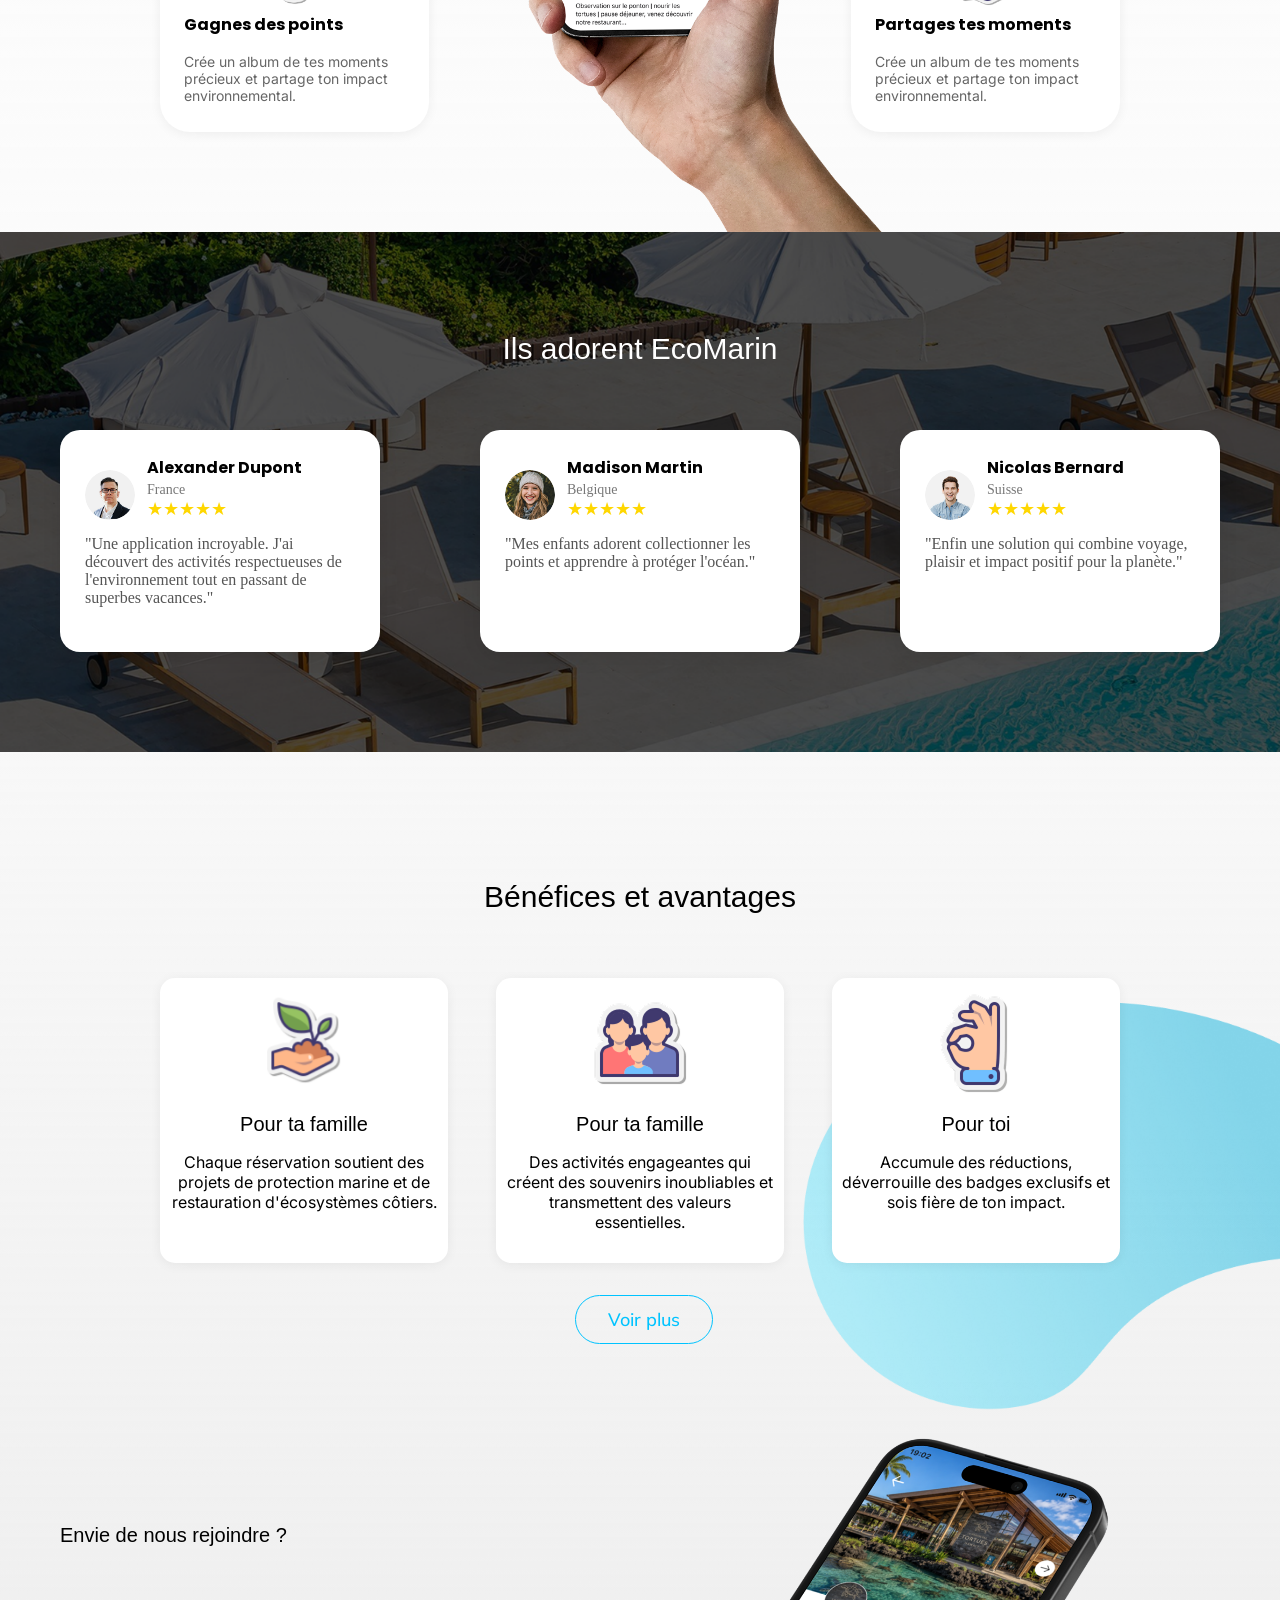
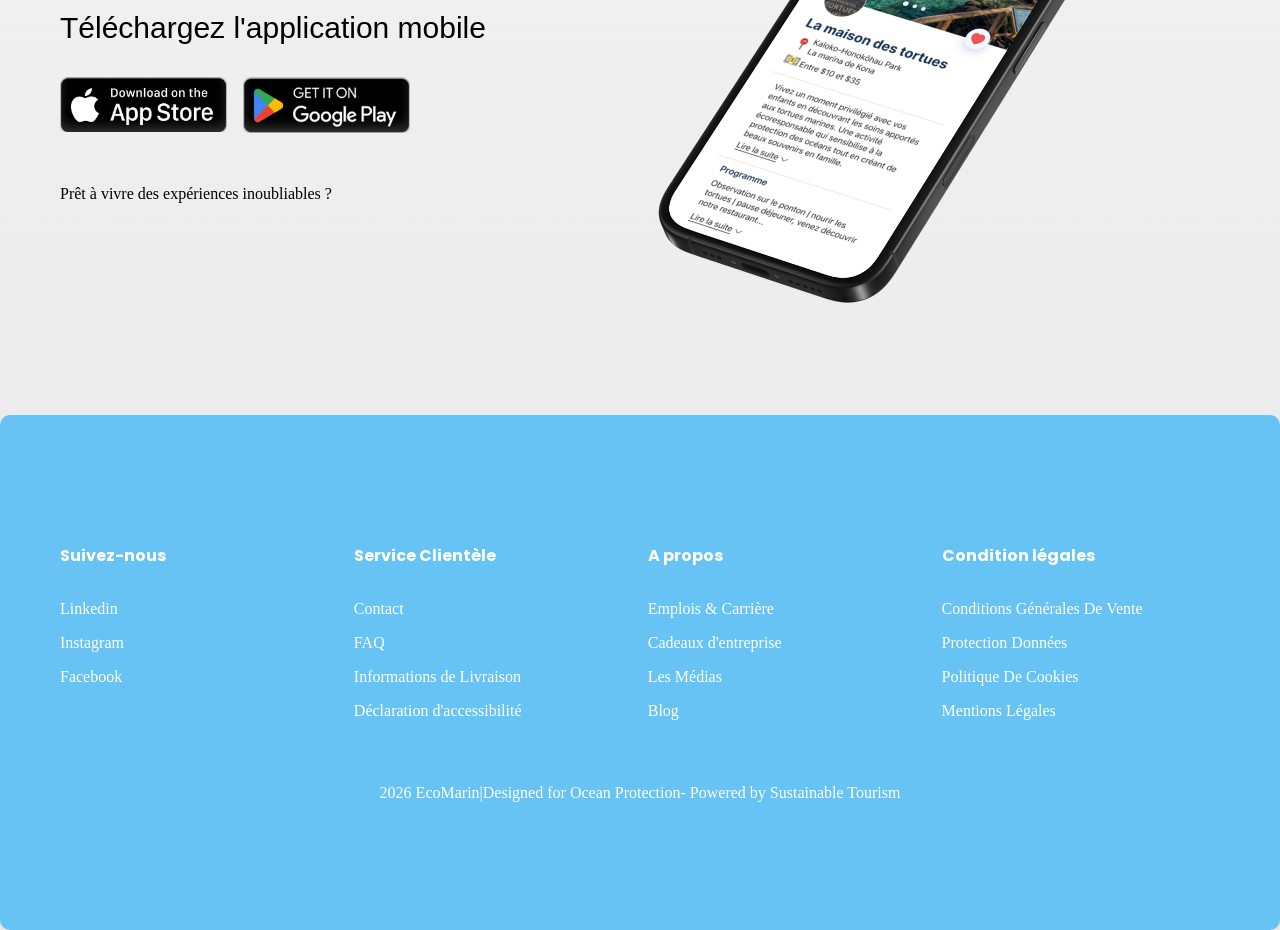
==== commit a88112a9: "lundi - 11h" ====
--- a/index.html
+++ b/index.html
@@ -19,7 +19,6 @@
             <p class="">EcoMarin</p>
             <nav class="flex gap-32 align-center nav-links">
                 <a href="">Accueil</a>
-                <a href="">Fonctionnalitées</a>
                 <a href="doc.html">Documentation</a>
                 <a href="" class="btn-white">Télécharger</a>
             </nav>
@@ -31,7 +30,7 @@
     <section class="hero bg-gradient-hero relative">
         <div class="flex space-between container-1200 ">
             <div class="mt-128 mb-128 w-48 ">
-                <h1 class="">Voyagez <br> responsable, <br> protéger l'océan</h1>
+                <h1 class="">Voyagez <br> responsable, <br> protégez l'océan</h1>
                 <p class="pt-32 pb-32">Découvrez des activités marines éco-responsables certifiées et gagnez des points
                     à
                     chaque action. Créez
--- a/style.css
+++ b/style.css
@@ -241,7 +241,7 @@
 }
 .transform-y-128{
   transform: translateY(200px);
-  top: -110px;
+  top: -200px;
   right: 40px;
   position: absolute;
   width: 500px;
@@ -261,6 +261,7 @@
 .hero {
     overflow: visible;
     z-index: 0;
+    height: 500px;
 }
 
 
@@ -722,7 +723,7 @@
  ---------------------------------*/
 
 
-.carddoc {
+.card-doc {
     background-color: white;
     border: solid rgb(102, 126, 138);
     padding: 6px 6px;
@@ -733,11 +734,12 @@
     display: inline-block;
 }
 
-.carddoc1 {
-    background-color: white;
-    border: solid #9a231f;
-    padding: 6px 6px;
-    width: 28%;
+.card-doc2 {
+    background-color: rgb(85, 153, 255);
+    border: solid #186a79;
+    padding: 10px 15px;
+    width: 100%;
+    color: white;
     border-radius: 10px;
     font-family: "inter", sans-serif;
     box-shadow: 2px 2px 15px rgba(43, 121, 145, 0.553);
@@ -746,9 +748,15 @@
 
 .header-doc {
     font-family: "Poppins", sans-serif;
-    position: relative;
-}
-
-
-
-
+    position: fixed;
+    background-color: rgb(25, 121, 153);
+}
+
+.poppins {
+    font-family: "Poppins", sans-serif;
+    font-size: 16px;
+}
+
+
+
+
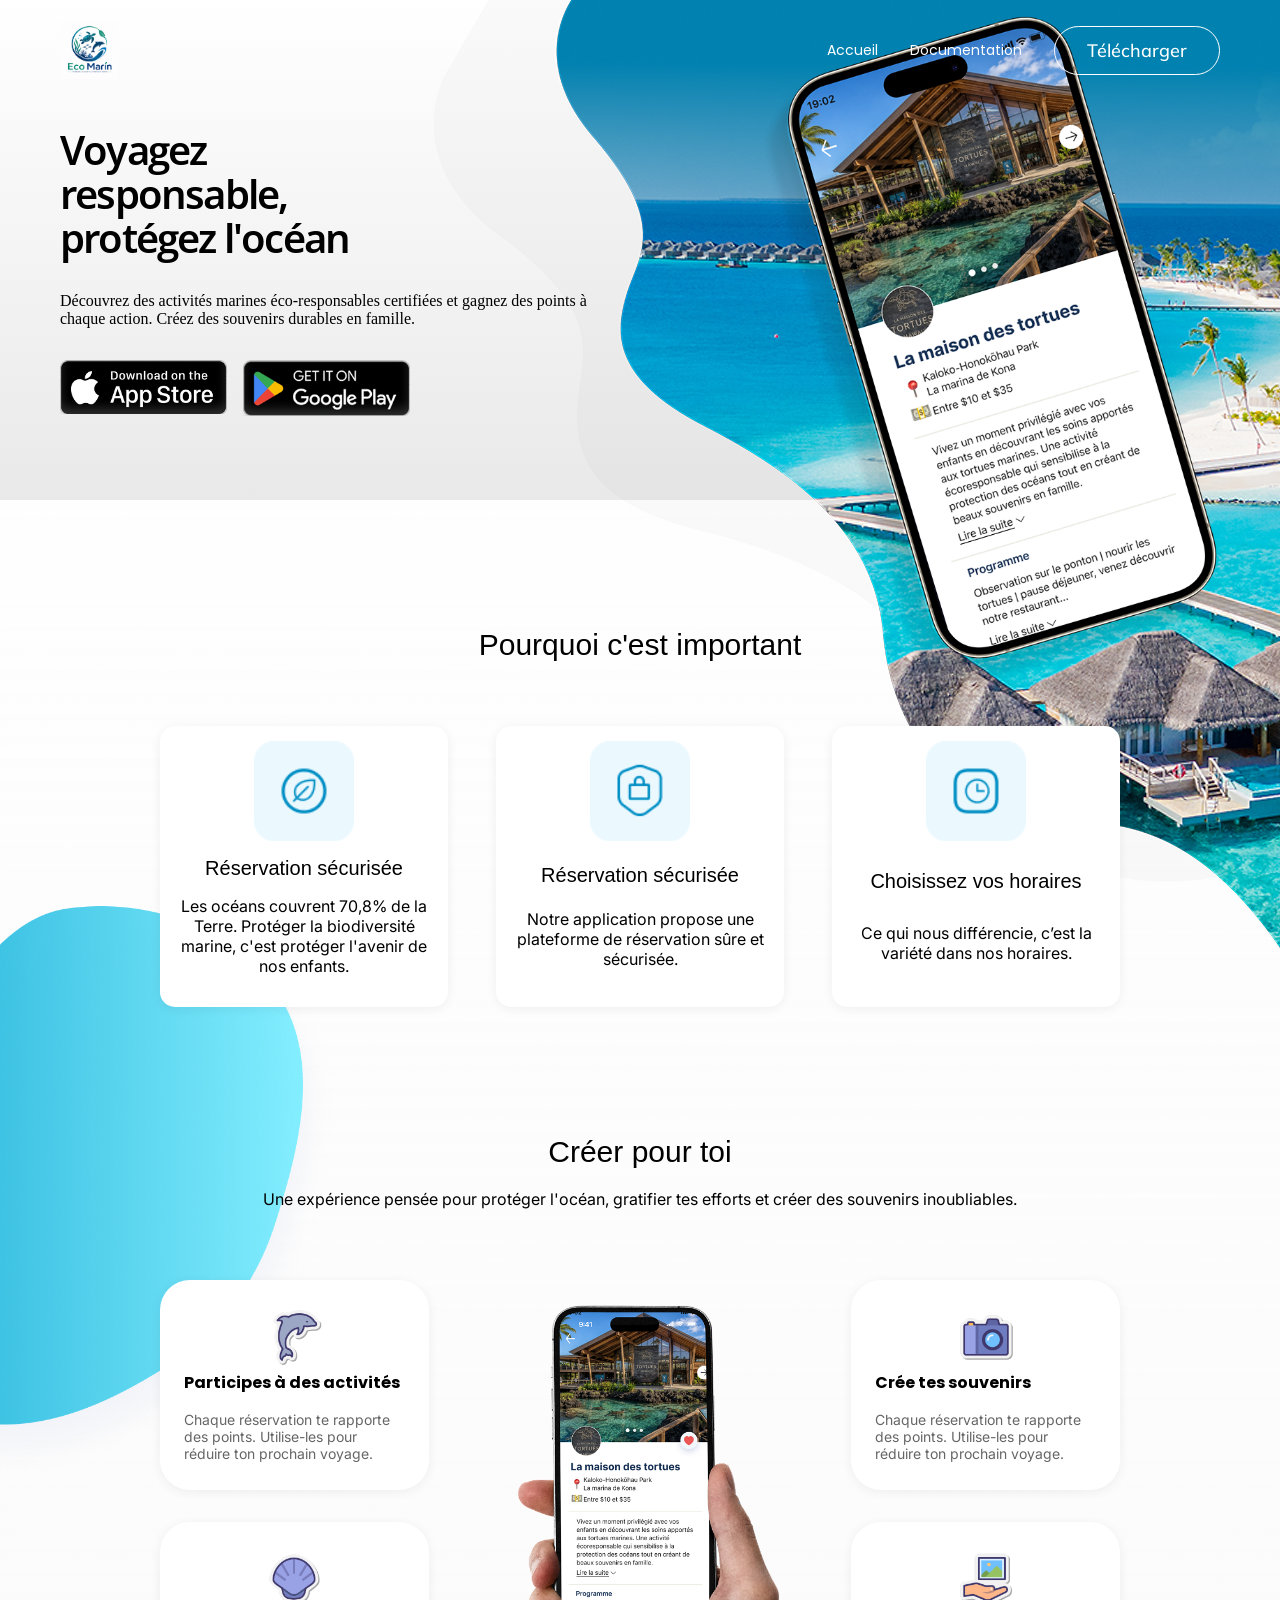
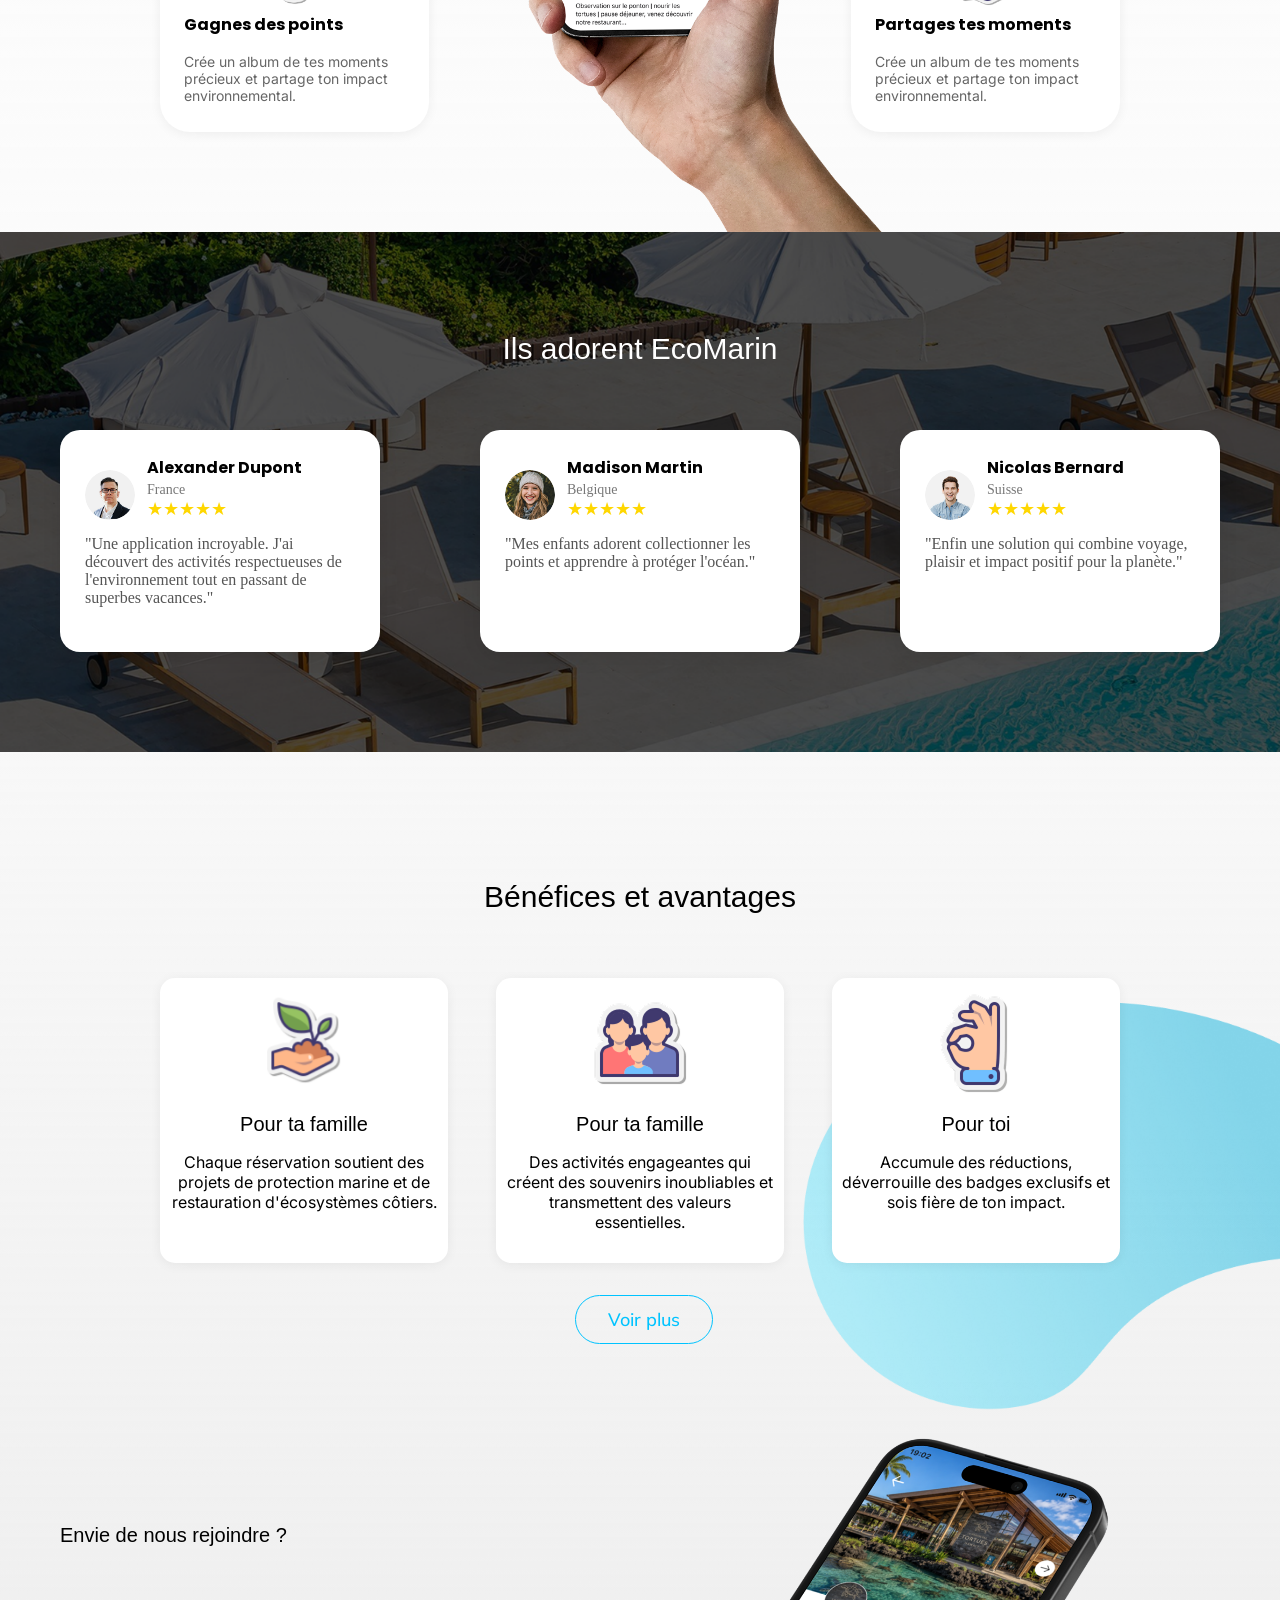
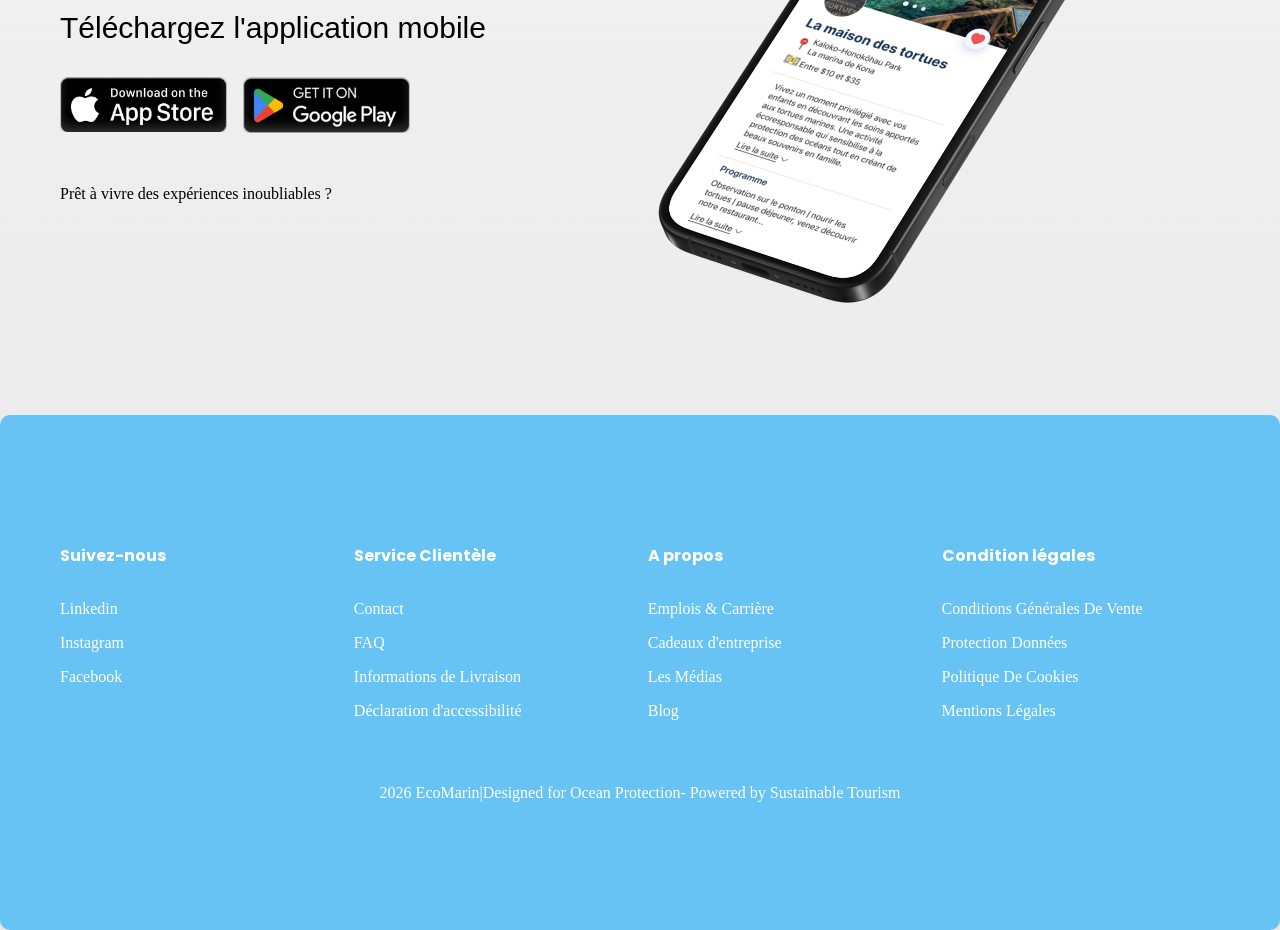
==== commit ddeb1105: "lundi 13h" ====
--- a/index.html
+++ b/index.html
@@ -16,9 +16,9 @@
     <!-- header -->
     <header class="">
         <div class="container-1200 align-center flex space-between">
-            <p class="">EcoMarin</p>
+             <img src="assets/logo_eco_marin.png" alt="Eco-Marin" width="5%">
             <nav class="flex gap-32 align-center nav-links">
-                <a href="">Accueil</a>
+                <a href="index.html">Accueil</a>
                 <a href="doc.html">Documentation</a>
                 <a href="" class="btn-white">Télécharger</a>
             </nav>
--- a/style.css
+++ b/style.css
@@ -605,7 +605,7 @@
 }
 
  .img-border{
-    border-radius: 10px;
+    border-radius: 30px;
  }
 
  .photo-border{
@@ -740,7 +740,7 @@
     padding: 10px 15px;
     width: 100%;
     color: white;
-    border-radius: 10px;
+    border-radius: 30px;
     font-family: "inter", sans-serif;
     box-shadow: 2px 2px 15px rgba(43, 121, 145, 0.553);
     display: inline-block;
@@ -757,6 +757,16 @@
     font-size: 16px;
 }
 
-
-
-
+.card-doc3 {
+    background-color: rgb(204, 218, 238);
+    border: solid #186a79;
+    padding: 20px 40px;
+    width: 100%;
+    color: white;
+    border-radius: 30px;
+    font-family: "inter", sans-serif;
+    box-shadow: 2px 2px 15px rgba(43, 121, 145, 0.553);
+    display: inline-block;
+}
+
+
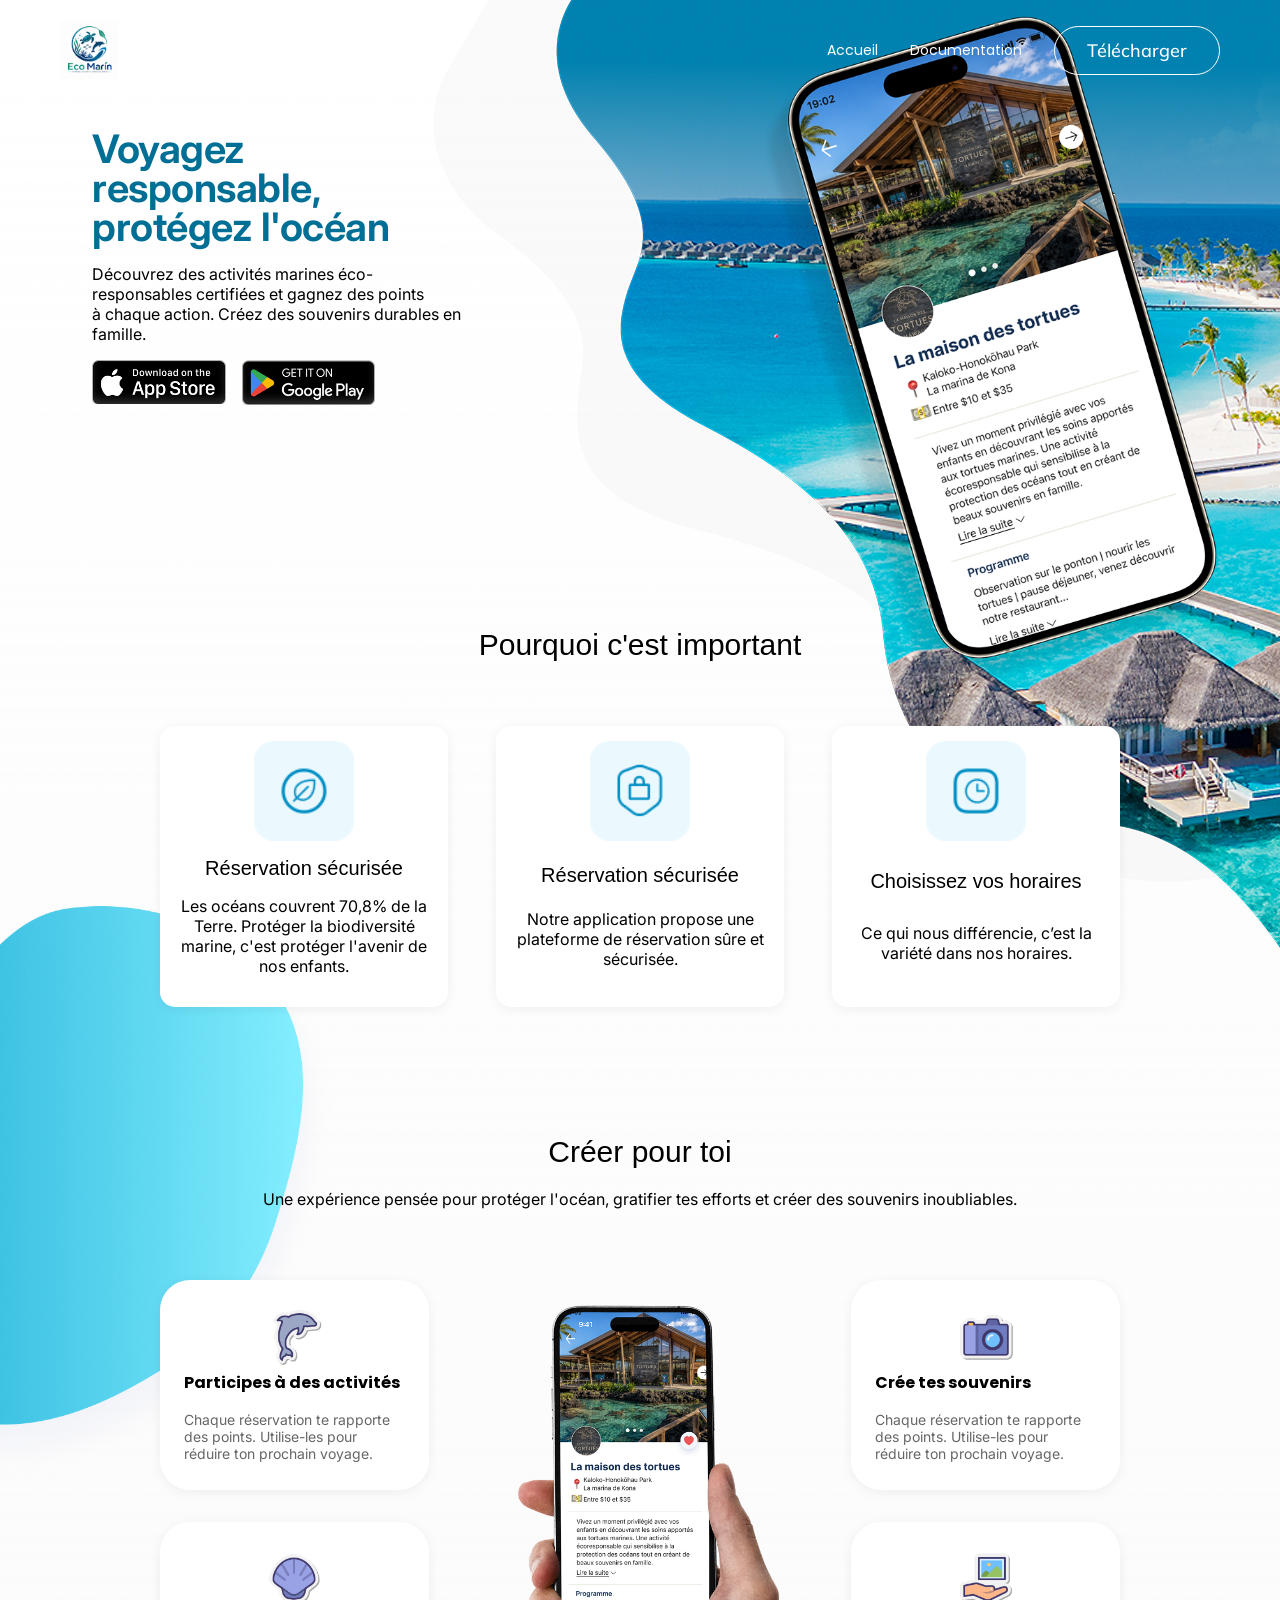
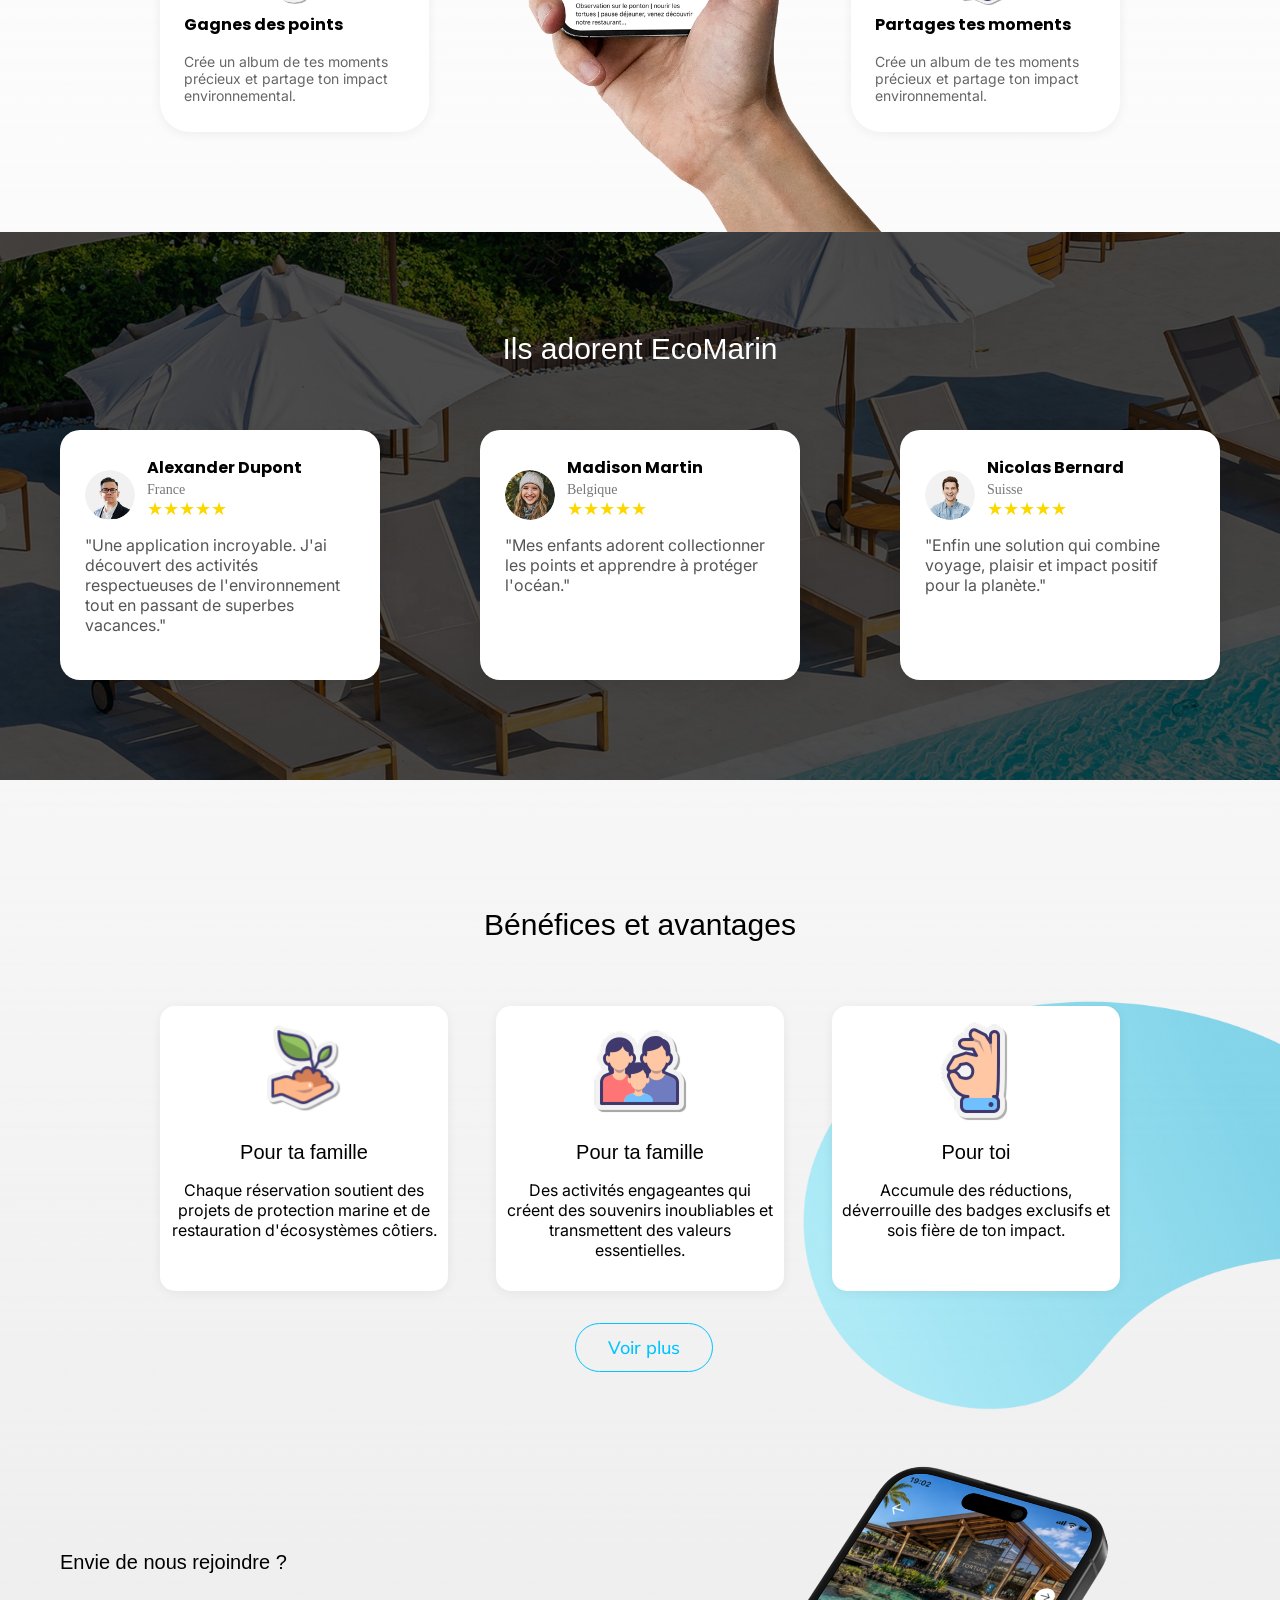
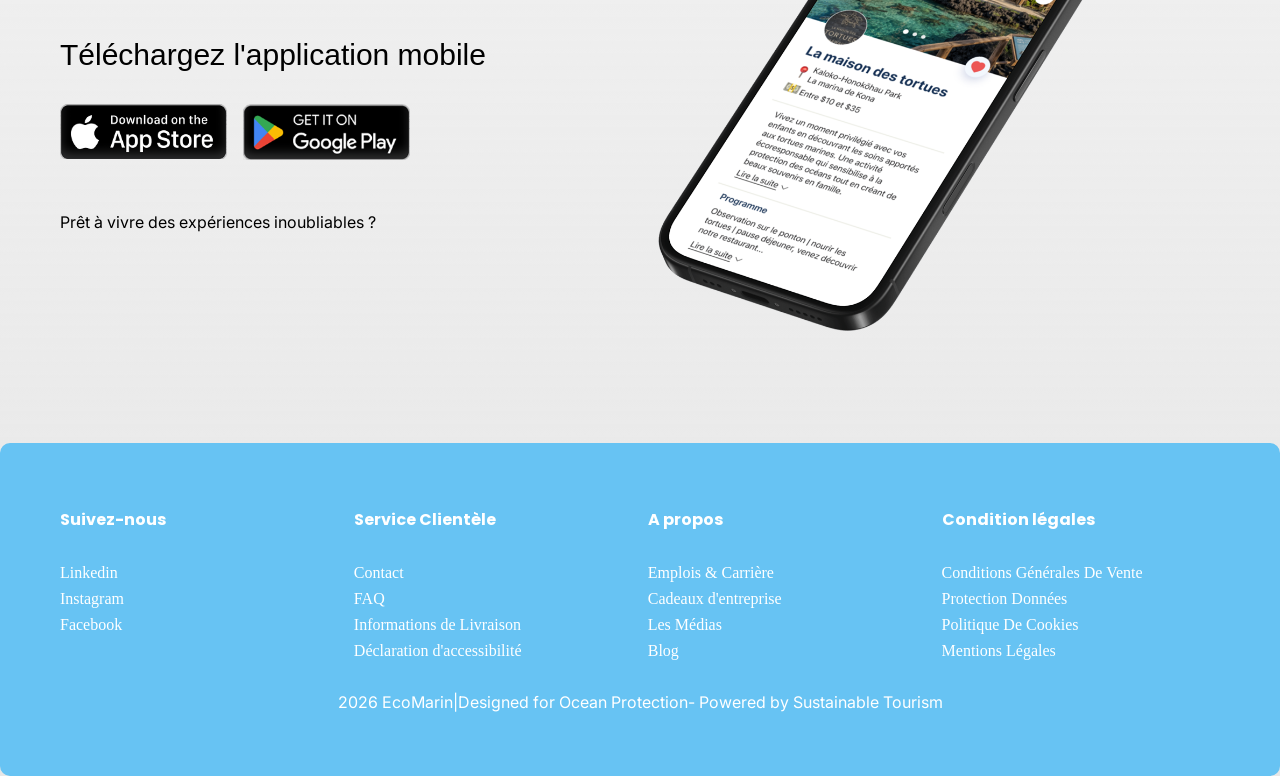
==== commit 3074abfe: "lundi PM" ====
--- a/index.html
+++ b/index.html
@@ -4,7 +4,7 @@
 <head>
     <meta charset="UTF-8">
     <meta name="viewport" content="width=device-width, initial-scale=1.0">
-    <title>Document</title>
+    <title>Ecomarin</title>
     <script src="app.js" defer></script>
     <link rel="stylesheet" href="style.css">
     <link rel="stylesheet" href="doc.html">
@@ -29,17 +29,14 @@
     <!-- section 1 Principale -->
     <section class="hero bg-gradient-hero relative">
         <div class="flex space-between container-1200 ">
-            <div class="mt-128 mb-128 w-48 ">
+            <div class="mt-128 mb-128 w-48 ml-32">
                 <h1 class="">Voyagez <br> responsable, <br> protégez l'océan</h1>
-                <p class="pt-32 pb-32">Découvrez des activités marines éco-responsables certifiées et gagnez des points
-                    à
-                    chaque action. Créez
-                    des souvenirs durables en famille.</p>
+                <p class="pt-16 pb-16">Découvrez des activités marines éco-<br>responsables certifiées et gagnez des points<br>à chaque action. Créez des souvenirs durables en <br> famille.</p>
 
                 <!-- store -->
                 <div class="mb-32 flex gap-16">
-                    <a href="" class="w-30"><img src="./assets/appstrore.png" alt="" class="w-100"></a>
-                    <a href="" class="w-30"><img src="./assets/googlestore.png" alt="" class="w-100"></a>
+                    <a href="" class="w-24"><img src="./assets/appstrore.png" alt="" class="w-100"></a>
+                    <a href="" class="w-24"><img src="./assets/googlestore.png" alt="" class="w-100"></a>
                 </div>
 
             </div>
@@ -53,7 +50,8 @@
 
 
 
-    <!-- section 2 Importance -->
+
+    
     <section class="pourquoi mt-128 mb-128">
         <div>
             <h2 class="text-center">Pourquoi c'est important</h2>
@@ -83,14 +81,12 @@
 
     </section>
 
-    <!-- section 3 fonctionnalitee-->
     <section class="container-1000">
         <h2 class="text-center">Créer pour toi</h2>
         <p class="text-center mt-20 typo ">Une expérience pensée pour protéger l'océan, gratifier tes efforts et créer
             des souvenirs inoubliables.</p>
         <div class="fonctionnalitee">
 
-            <!--DIV NUM 1-->
             <div class="w-30-2 card100">
 
                 <div class="card-pourtoi mb-32">
@@ -109,12 +105,10 @@
 
             </div>
 
-            <!--IMAGE MAIN PHONE-->
             <div class="w-38 img100">
                 <img src="./assets/main.png" alt="" class="imagephone">
             </div>
 
-            <!--DIV 3-->
             <div class="w-30-2 card100">
 
                 <div class="card-pourtoi mb-32">
@@ -132,7 +126,6 @@
                 </div>
 
             </div>
-            <!-- FIN DE LA DIV 3-->
 
         </div>
     </section>
@@ -259,11 +252,11 @@
     </section>
 
     <!-- footer -->
-    <footer class="bg-bleu-ciel color-white pt-128 pb-128">
+    <footer class="bg-bleu-ciel color-white pt-64 pb-64">
         <div class="flex space-between container-1200">
             <div class="w-24">
                 <h4 class="mb-32">Suivez-nous</h4>
-                <nav class="flex colonne gap-16">
+                <nav class="flex colonne gap-8">
                     <a href="" class="color-white">Linkedin</a>
                     <a href="" class="color-white">Instagram</a>
                     <a href="" class="color-white">Facebook</a>
@@ -271,7 +264,7 @@
             </div>
             <div class="w-24">
                 <h4 class="mb-32">Service Clientèle</h4>
-                <nav class="flex colonne gap-16">
+                <nav class="flex colonne gap-8">
                     <a href="" class="color-white">Contact</a>
                     <a href="" class="color-white">FAQ</a>
                     <a href="" class="color-white">Informations de Livraison</a>
@@ -280,7 +273,7 @@
             </div>
             <div class="w-24">
                 <h4 class="mb-32">A propos</h4>
-                <nav class="flex colonne gap-16">
+                <nav class="flex colonne gap-8">
                     <a href="" class="color-white">Emplois & Carrière</a>
                     <a href="" class="color-white">Cadeaux d'entreprise</a>
                     <a href="" class="color-white">Les Médias </a>
@@ -289,7 +282,7 @@
             </div>
             <div class="w-24">
                 <h4 class="mb-32">Condition légales</h4>
-                <nav class="flex colonne gap-16">
+                <nav class="flex colonne gap-8">
                     <a href="" class="color-white">Conditions Générales De Vente</a>
                     <a href="" class="color-white">Protection Données</a>
                     <a href="" class="color-white">Politique De Cookies</a>
@@ -297,7 +290,7 @@
                 </nav>
             </div>
         </div>
-        <p class="text-center mt-64">2026 EcoMarin|Designed for Ocean Protection- Powered by Sustainable Tourism</p>
+        <p class="text-center mt-32">2026 EcoMarin|Designed for Ocean Protection- Powered by Sustainable Tourism</p>
     </footer>
 
     <!-- bulle gauche -->
--- a/style.css
+++ b/style.css
@@ -1,6 +1,7 @@
 @import url('https://fonts.googleapis.com/css2?family=Inter:ital,opsz,wght@0,14..32,100..900;1,14..32,100..900&family=Poppins:ital,wght@0,100;0,200;0,300;0,400;0,500;0,600;0,700;0,800;0,900;1,100;1,200;1,300;1,400;1,500;1,600;1,700;1,800;1,900&display=swap');
 @import url('https://fonts.googleapis.com/css2?family=Open+Sans:ital,wght@0,300..800;1,300..800&display=swap');
 @import url('https://fonts.googleapis.com/css2?family=Mulish:ital,wght@0,200..1000;1,200..1000&display=swap');
+@import url('https://fonts.googleapis.com/css2?family=Geist:ital,wght@0,100..900;1,100..900&display=swap');
 * {
     margin:0;
     padding: 0;
@@ -10,6 +11,8 @@
 body{
     overflow-x:hidden;
 }
+
+
 /* ------------------------------
             TEXTES
  ---------------------------------*/
@@ -70,12 +73,21 @@
 h1{
     font-weight: 625;
     font-size: 40px;
-    font-family: "Open Sans", sans-serif;
+    letter-spacing: -0.5px;
+    transform: scaleY(0.98);
+    display: inline-block;
+    line-height: 1;
+    color: #006F95;
+    font-family: "Inter", sans-serif;
+    font-weight: 650;
     font-style: normal;
-    letter-spacing: -1.8px;
-    transform: scaleY(1);
-    display: inline-block;
-    line-height: 1.1;
+
+}
+
+p{
+font-family: "Inter", sans-serif;
+  font-weight: 400;
+  font-style: normal;
 }
 
 h2 {
@@ -127,6 +139,10 @@
     color: #ffffff;
 }
 
+.color-blue{
+    color: #006F95;
+}
+
 .color-green{
     color: #496e3b;
 }
@@ -136,6 +152,7 @@
     border-radius: 10px;
     padding: 10px;
 }
+
 
 .bg-blue{
     background-color: rgb(102, 126, 138);
@@ -186,6 +203,10 @@
     width: 100%;
 }
 
+.w-70{
+    width: 70%;
+}
+
 
 .w-50 {
     width: 50%;
@@ -213,6 +234,10 @@
 
 .w-20{
     width: 20%;
+}
+
+.w-15{
+    width: 15%;
 }
 
 
@@ -227,9 +252,9 @@
 background-position: center;
 height:100vh;
 }
-.bg-gradient-hero{
+/*.bg-gradient-hero{
     background: linear-gradient(to bottom, #fff,#E9E9E9);
-}
+}*/
 
 
 
@@ -279,7 +304,7 @@
 
 .header-white{
     background-color: rgb(25, 121, 153);
-    height: 50px;
+    height: 70px;
     transition: all 0.85s cubic-bezier(0.4, 0, 0.2, 1);
     a, p{
         color:#fff;
@@ -357,6 +382,10 @@
     justify-content: center;
 }
 
+align-end{
+    align-items: flex-end;
+}
+
 .gap {
   gap: var(--gap);
 }
@@ -452,6 +481,9 @@
     margin-right: 64px;
 }
 
+.p-20{
+    padding: 20px;
+}
 /* padding */
 
 
@@ -722,6 +754,10 @@
             style doctype.html
  ---------------------------------*/
 
+ .span-bleu{
+    font-weight: 800;
+    color: #006F95;
+ }
 
 .card-doc {
     background-color: white;
@@ -760,7 +796,7 @@
 .card-doc3 {
     background-color: rgb(204, 218, 238);
     border: solid #186a79;
-    padding: 20px 40px;
+    padding: 20px 40px 15px;
     width: 100%;
     color: white;
     border-radius: 30px;
@@ -769,4 +805,51 @@
     display: inline-block;
 }
 
-
+.card-sommaire {
+    display: flex;
+    flex-direction: column;
+    padding: 20px 20px;
+    font-family: "Poppins", sans-serif;
+    color: white;
+    text-decoration: none;
+    border-radius: 15px;
+    background-color: rgb(85, 153, 255);
+
+}
+
+.sommaire > a {
+    color: white;
+}
+
+.pos-sticky{
+    position: sticky;
+    top: 120px;
+    nav a{
+        margin-bottom: 16px;
+        display: block;
+    }
+}
+
+
+
+
+
+.container-scroll{
+    width: 100%;
+    overflow-x: scroll;
+    display: flex;
+}
+
+.img-scroll-horizontal {
+    width: 30%;
+    flex-shrink: 0;
+}
+
+.img-equipe{
+    border-radius: 300px;
+}
+.carte-equipe{
+    height: 200px;
+}
+
+
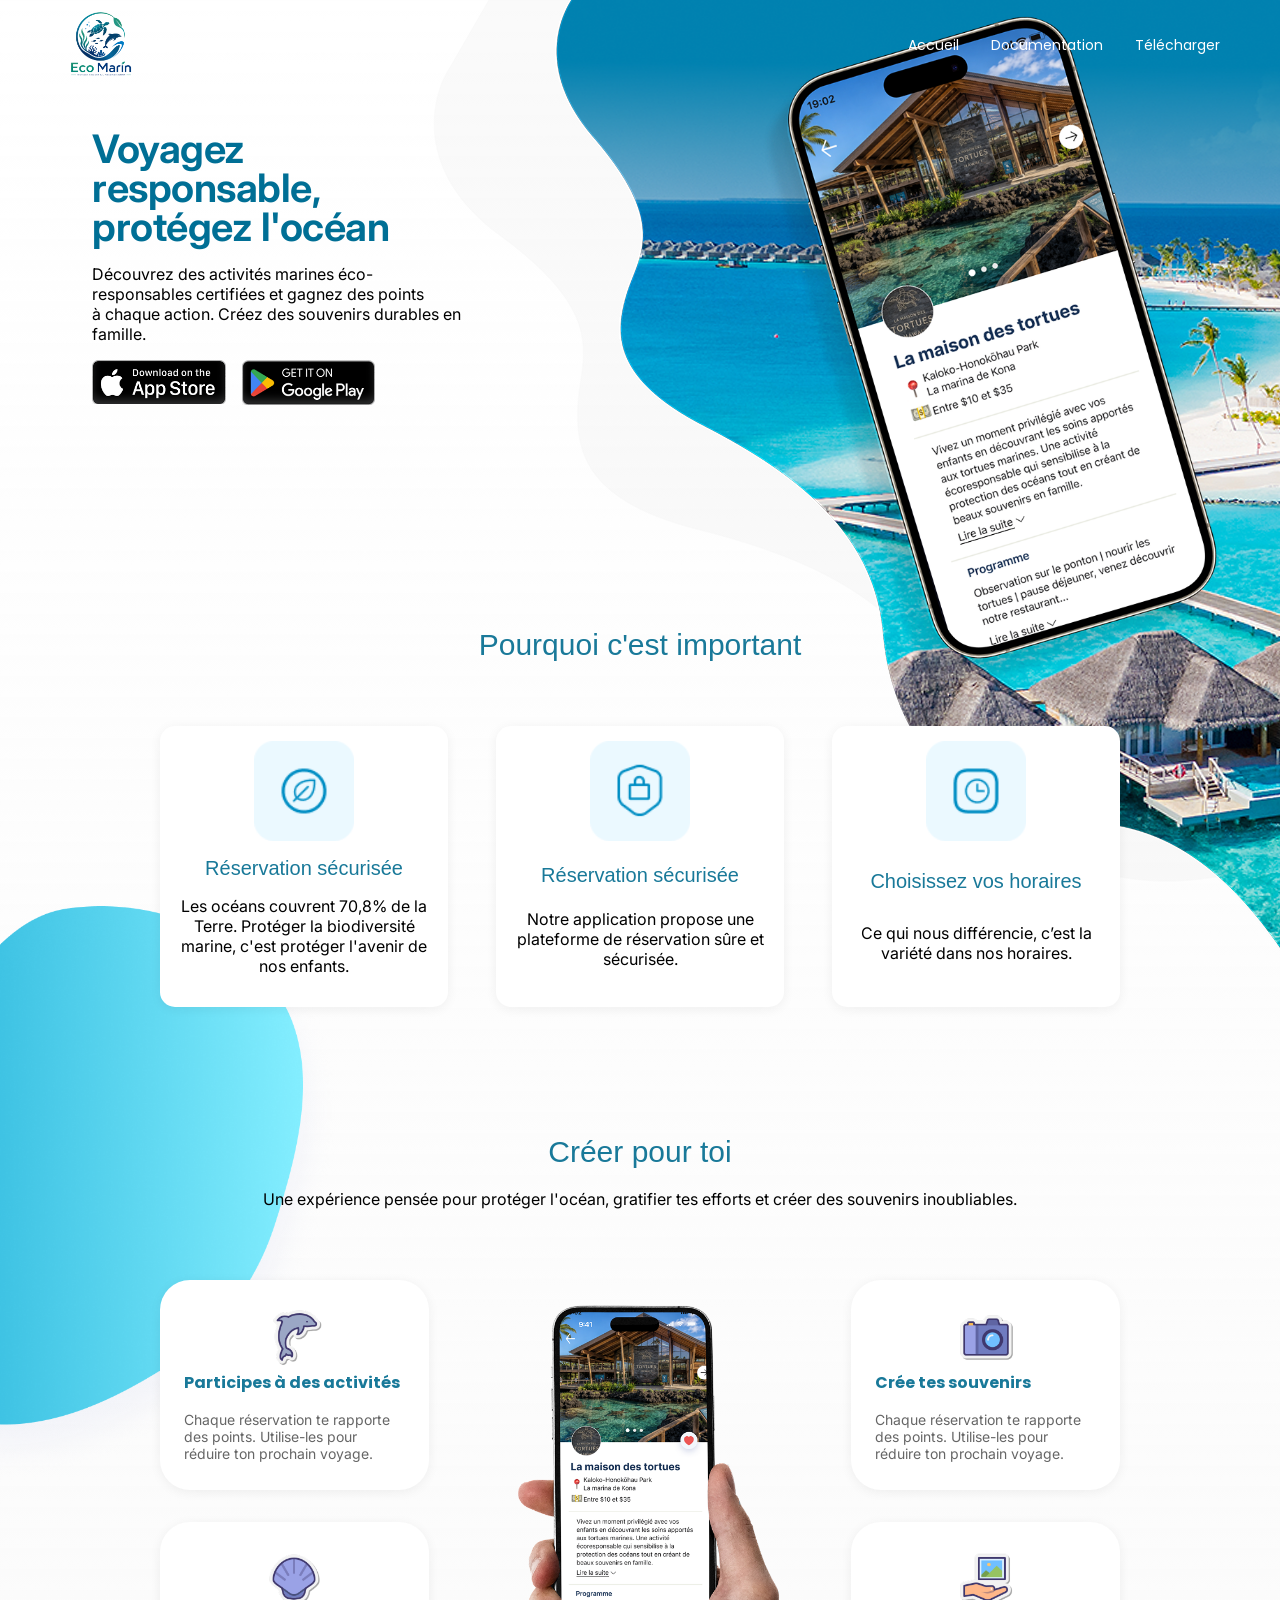
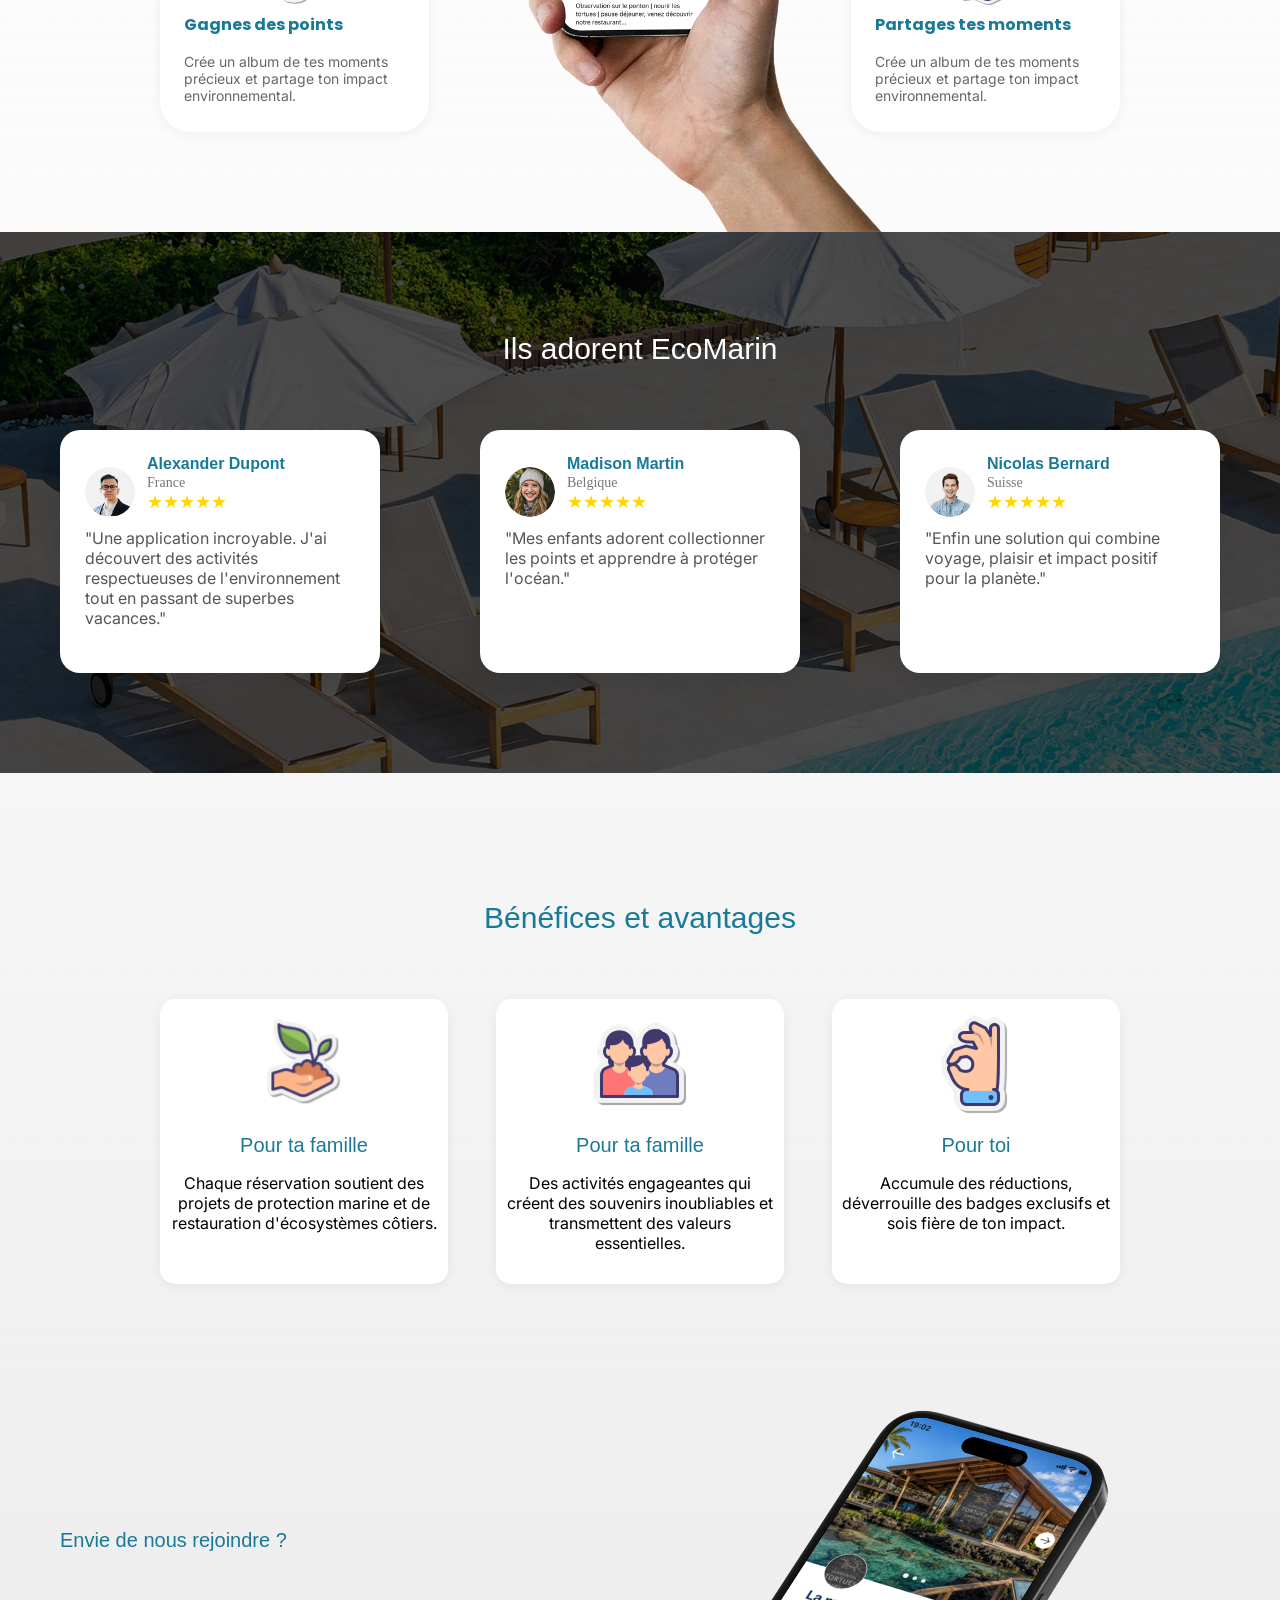
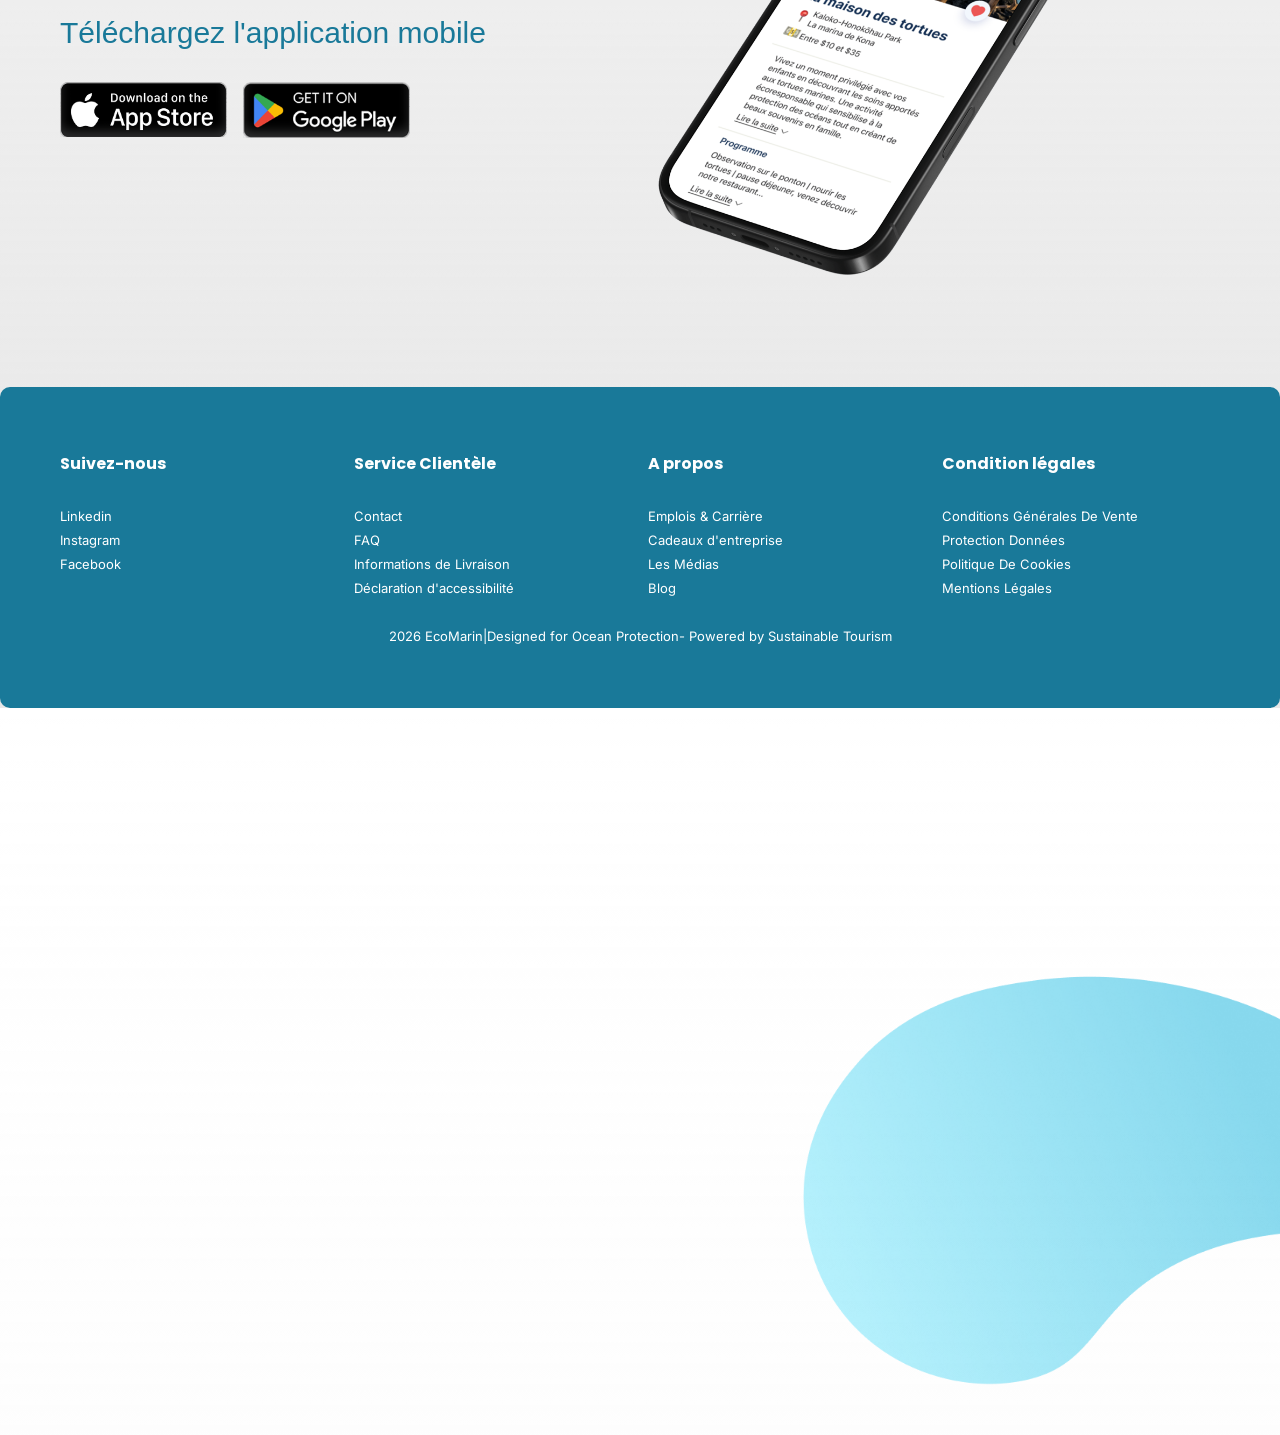
==== commit 1a6dedfd: "mardi AM" ====
--- a/index.html
+++ b/index.html
@@ -16,11 +16,11 @@
     <!-- header -->
     <header class="">
         <div class="container-1200 align-center flex space-between">
-             <img src="assets/logo_eco_marin.png" alt="Eco-Marin" width="5%">
-            <nav class="flex gap-32 align-center nav-links">
-                <a href="index.html">Accueil</a>
-                <a href="doc.html">Documentation</a>
-                <a href="" class="btn-white">Télécharger</a>
+            <img src="assets/logos/logo_eco_marin_colore.png" alt="Eco-Marin">
+            <nav class=" flex gap-32 align-center nav-links">
+                <a href="index.html" class="navlinks">Accueil</a>
+                <a href="doc.html" class="navlinks">Documentation</a>
+                <a href="" class="btn-white2 navlinks">Télécharger</a>
             </nav>
         </div>
 
@@ -31,7 +31,8 @@
         <div class="flex space-between container-1200 ">
             <div class="mt-128 mb-128 w-48 ml-32">
                 <h1 class="">Voyagez <br> responsable, <br> protégez l'océan</h1>
-                <p class="pt-16 pb-16">Découvrez des activités marines éco-<br>responsables certifiées et gagnez des points<br>à chaque action. Créez des souvenirs durables en <br> famille.</p>
+                <p class="pt-16 pb-16">Découvrez des activités marines éco-<br>responsables certifiées et gagnez des
+                    points<br>à chaque action. Créez des souvenirs durables en <br> famille.</p>
 
                 <!-- store -->
                 <div class="mb-32 flex gap-16">
@@ -50,8 +51,8 @@
 
 
 
-
-    
+    <!-- Section 2  -->
+
     <section class="pourquoi mt-128 mb-128">
         <div>
             <h2 class="text-center">Pourquoi c'est important</h2>
@@ -78,6 +79,7 @@
             </div>
         </div>
 
+        <!-- Section 3 -->
 
     </section>
 
@@ -198,37 +200,37 @@
 
     <!-- section 5 -->
     <section>
+
         <h2 class="text-center">Bénéfices et avantages</h2>
 
-        <div class="flex mt-64 mb-32 container-1000 space-between">
-
-            <div class="w-30 card-avis ">
-                <img class="img-avantage" src="assets/Environnement.png">
-                <h3 class="text-center mt-16 mb-16">Pour ta famille</h3>
-                <p class="mb-16">Chaque réservation soutient des projets de protection marine et de restauration
-                    d'écosystèmes côtiers.</p>
-            </div>
-
-            <div class="w-30 card-avis">
-                <img class="img-avantage" src="assets/Family.png">
-                <h3 class="text-center mt-16 mb-16">Pour ta famille</h3>
-                <p class="mb-16">Des activités engageantes qui créent des souvenirs inoubliables et transmettent des
-                    valeurs
-                    essentielles.
-                </p>
-            </div>
-
-            <div class="w-30 card-avis">
-                <img class="img-avantage" src="assets/Ok Hand.png">
-                <h3 class="text-center mt-16 mb-16">Pour toi</h3>
-                <p class="mb-16">Accumule des réductions, déverrouille des badges exclusifs et sois fière de ton
-                    impact.</p>
-
-            </div>
-
-        </div>
-
-        <a href="" class="btn btn-position">Voir plus</a>
+            <div class="flex mt-64 mb-32 container-1000 space-between">
+
+                <div class="w-30 card-avis ">
+                    <img class="img-avantage" src="assets/Environnement.png">
+                    <h3 class="text-center mt-16 mb-16">Pour ta famille</h3>
+                    <p class="mb-16">Chaque réservation soutient des projets de protection marine et de restauration
+                        d'écosystèmes côtiers.</p>
+                </div>
+
+                <div class="w-30 card-avis">
+                    <img class="img-avantage" src="assets/Family.png">
+                    <h3 class="text-center mt-16 mb-16">Pour ta famille</h3>
+                    <p class="mb-16">Des activités engageantes qui créent des souvenirs inoubliables et transmettent des
+                        valeurs
+                        essentielles.
+                    </p>
+                </div>
+
+                <div class="w-30 card-avis">
+                    <img class="img-avantage" src="assets/Ok Hand.png">
+                    <h3 class="text-center mt-16 mb-16">Pour toi</h3>
+                    <p class="mb-16">Accumule des réductions, déverrouille des badges exclusifs et sois fière de ton
+                        impact.</p>
+
+                </div>
+
+            </div>
+            
     </section>
 
     <!-- section 6 -->
@@ -242,7 +244,6 @@
                 <div class="mb-32 flex gap-16">
                     <a href="" class="w-30"><img src="./assets/appstrore.png" alt="" class="w-100"></a>
                     <a href="" class="w-30"><img src="./assets/googlestore.png" alt="" class="w-100"></a>
-                    <p class="mt-32">Prêt à vivre des expériences inoubliables ?</p>
                 </div>
             </div>
 
--- a/style.css
+++ b/style.css
@@ -44,14 +44,11 @@
     background-color: transparent;
     transition: background-color 0.3s ease;
     z-index: 1000;
-    padding: 0 20px;          
-    height: 100px;       
+    padding: 5px 20px;          
     box-sizing: border-box;
     display: flex;
     align-items: center;
 }
-
-
 
 .nav-links{
     font-family: "Poppins", sans-serif;
@@ -68,6 +65,8 @@
 h2,h3,h4,h5,h6{
      font-family: "Poppins", sans-serif;
      font-weight: bold;
+     color: rgb(25, 121, 153);
+     font-weight: 800;
 }
 
 h1{
@@ -91,7 +90,7 @@
 }
 
 h2 {
-font-weight: 145;
+font-weight: 400;
 font-size: 30px;
 font-family: "Noto Sans Pahawh Hmong", sans-serif;
 }
@@ -140,7 +139,7 @@
 }
 
 .color-blue{
-    color: #006F95;
+    color: rgb(25, 121, 153);
 }
 
 .color-green{
@@ -148,14 +147,20 @@
 }
 
 .bg-bleu-ciel{
-    background-color: #67C3F3;
+    background-color:rgb(25, 121, 153);
     border-radius: 10px;
     padding: 10px;
 }
 
+.bg-bleu-solution{
+    background-color:rgb(25, 121, 153);
+    border-radius: 10px;
+    padding: 10px;
+}
+
 
 .bg-blue{
-    background-color: rgb(102, 126, 138);
+    background-color: rgb(25, 121, 153);
 }
 
 .bg-black {
@@ -190,7 +195,7 @@
 
 .bulle-basse-droite{
     position: absolute;
-    top: 285%;
+    top: 460%;
     left: 61%;
     width: 50%;
     z-index: -1;
@@ -302,9 +307,12 @@
     background: linear-gradient(to bottom, transparent, #f3f3f35e,#E7E7E7 );
 }
 
+header img{
+    width: 80px;
+}
+
 .header-white{
     background-color: rgb(25, 121, 153);
-    height: 70px;
     transition: all 0.85s cubic-bezier(0.4, 0, 0.2, 1);
     a, p{
         color:#fff;
@@ -314,6 +322,11 @@
     border-radius: 100px;
     background: transparent;
     padding: 12px 32px;
+    }
+
+
+    img{
+        filter: grayscale(1)invert(1)brightness(10);
     }
 }
 
@@ -696,6 +709,11 @@
     transform: translateX(575px);
 }
 
+.btn-pos{
+    margin-right: auto;
+    margin-left: auto;
+}
+
 /* ------------------------------
             Commentaires
  ---------------------------------*/
@@ -756,7 +774,7 @@
 
  .span-bleu{
     font-weight: 800;
-    color: #006F95;
+    color: #71dbff;
  }
 
 .card-doc {
@@ -813,7 +831,7 @@
     color: white;
     text-decoration: none;
     border-radius: 15px;
-    background-color: rgb(85, 153, 255);
+    background-color: rgb(25, 121, 153);
 
 }
 
@@ -853,3 +871,29 @@
 }
 
 
+
+
+/*Hero*/
+
+.section-hero{
+    position: relative;
+}
+
+    .btn-blue{
+    border: 1.4px solid rgb(25, 121, 153);
+    color: rgb(25, 121, 153);
+    border-radius: 100px;
+    background: transparent;
+    padding: 12px 32px;
+    }
+
+footer {
+    font-family: "inter", sans-serif;
+    font-size: 13px;
+}
+
+footer h4 {
+    color: white;
+    font-weight: 700;
+    font-size: 16px;
+}
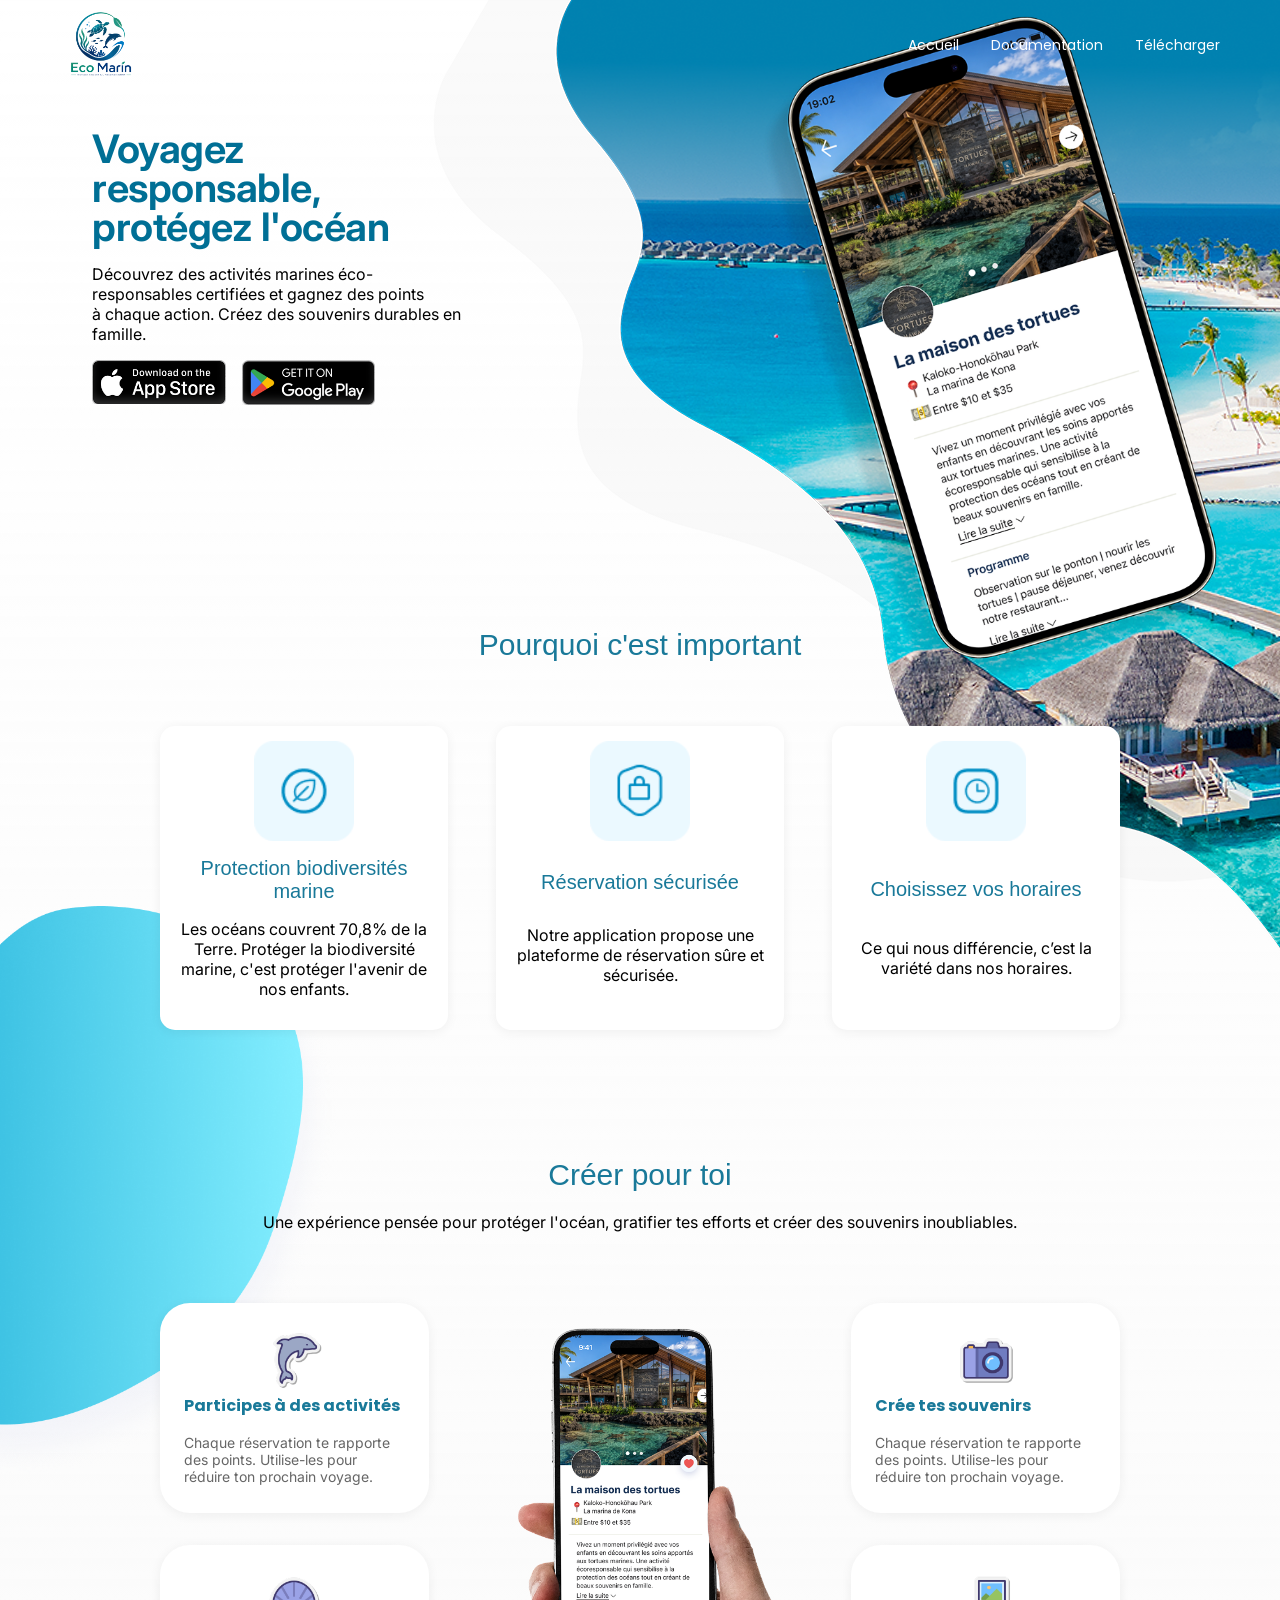
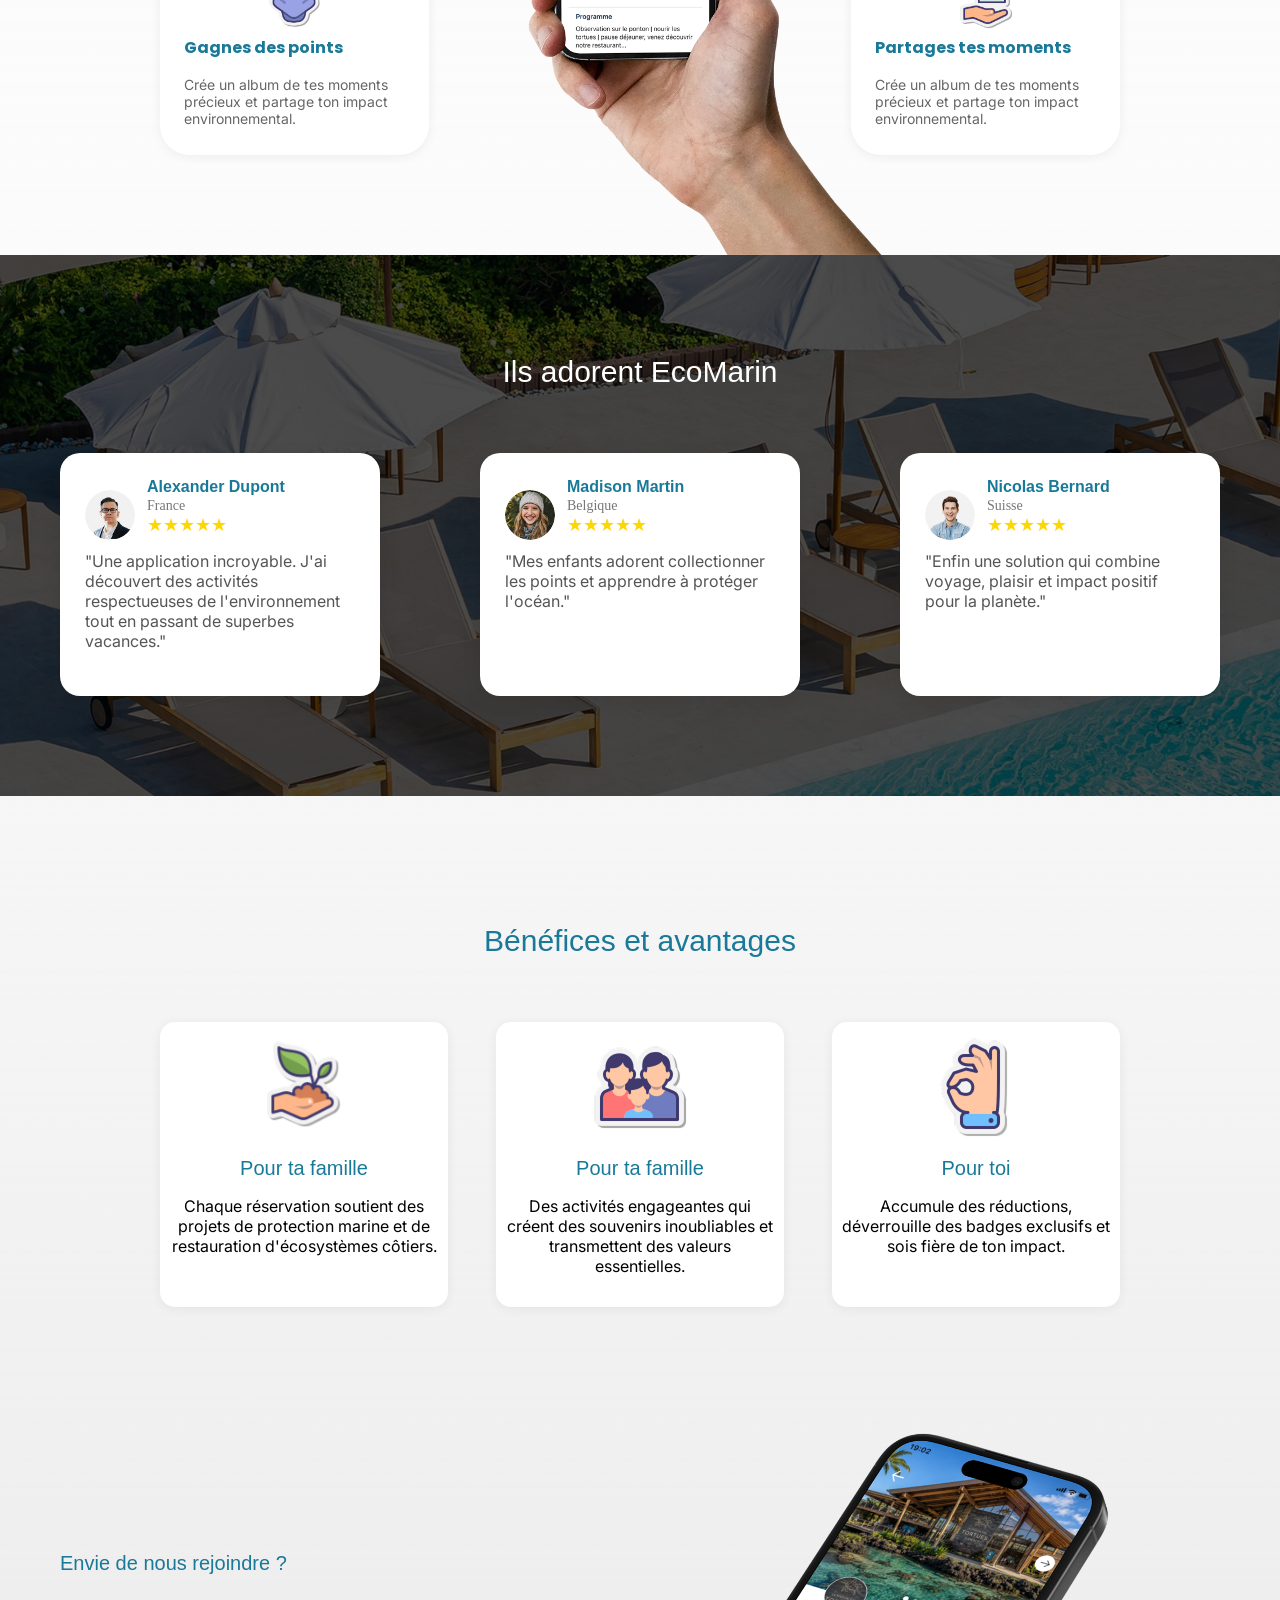
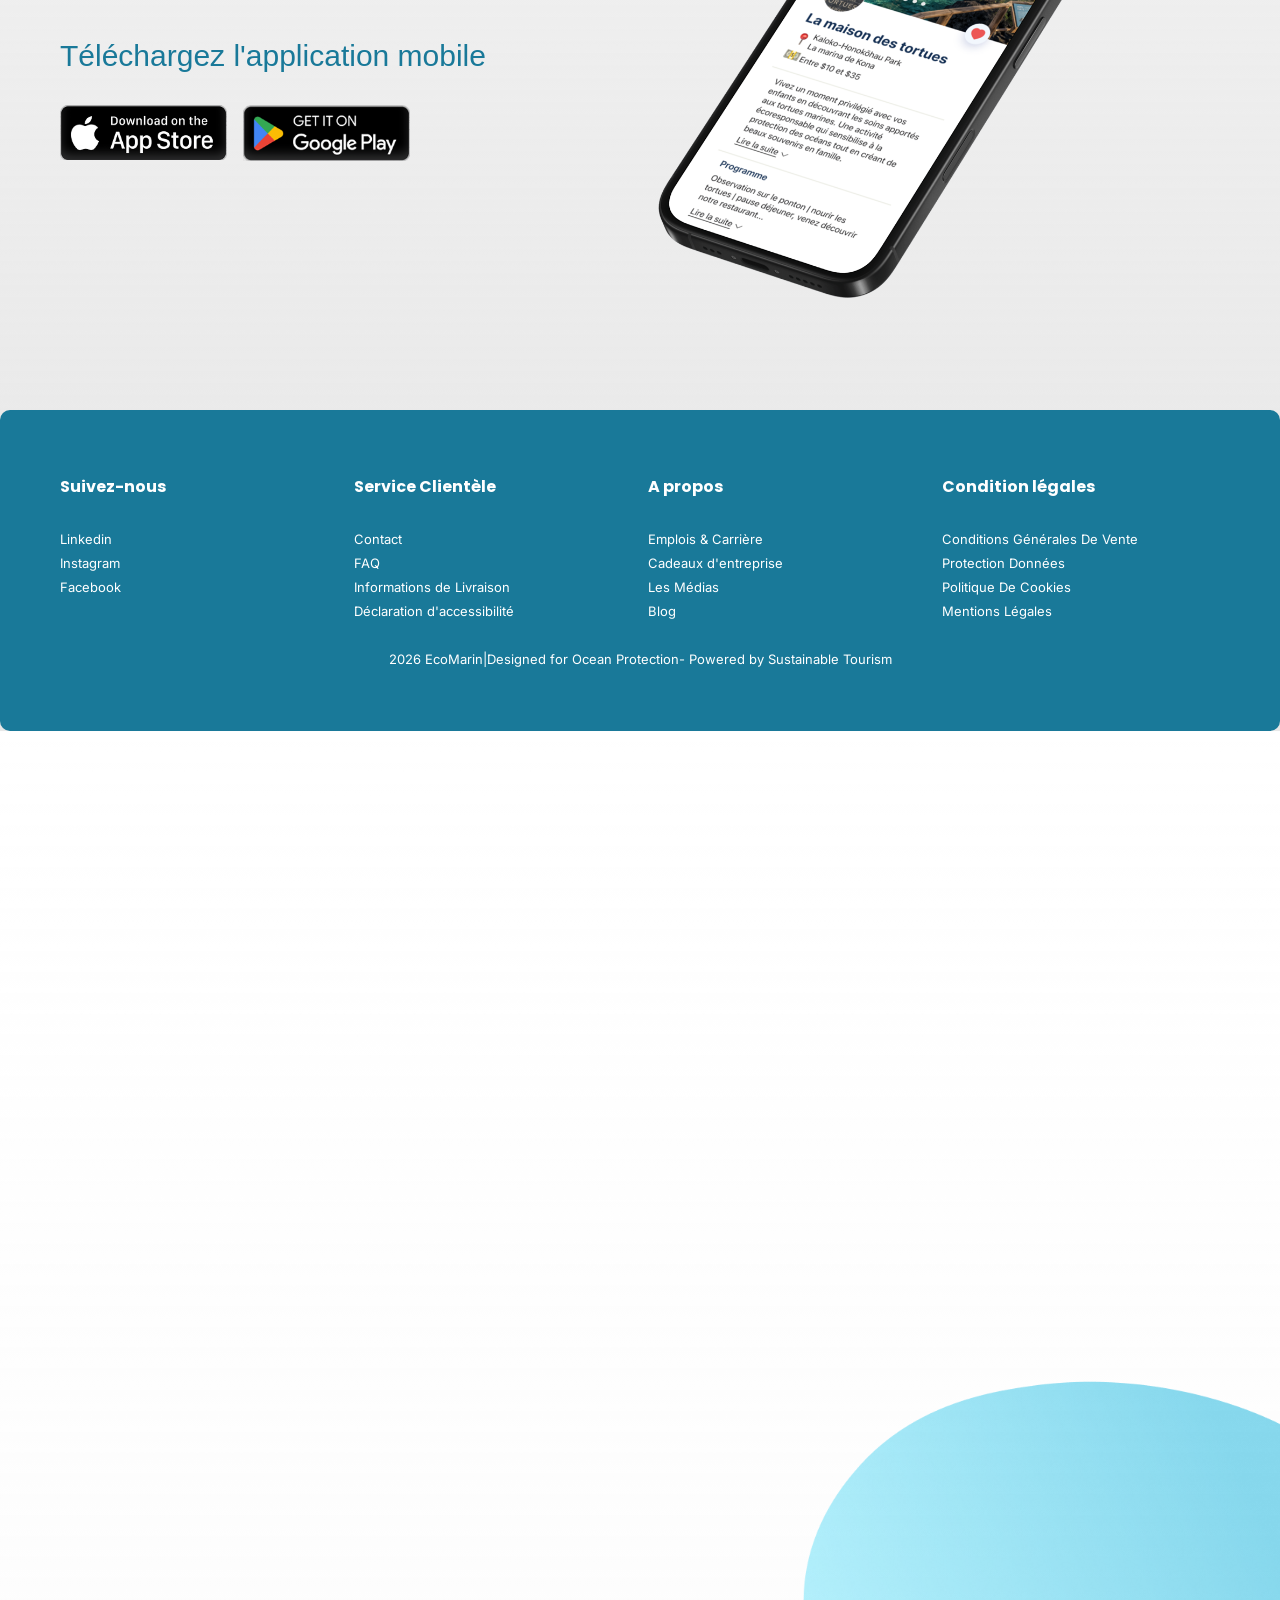
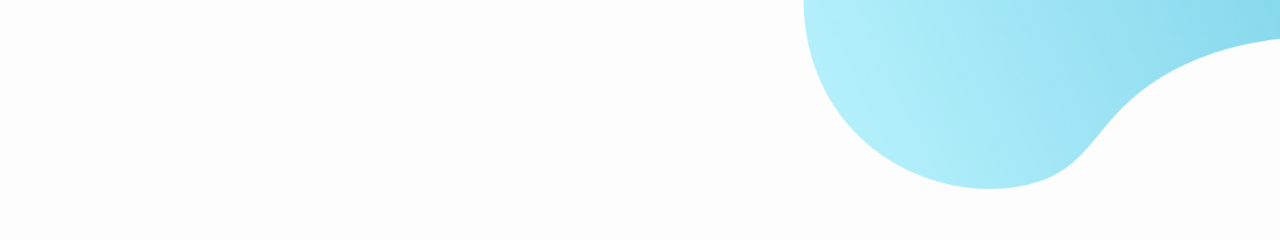
==== commit 2b92ba1e: "EcoMarin" ====
--- a/index.html
+++ b/index.html
@@ -60,7 +60,7 @@
 
                 <div class="w-30 card-avis flex justify-center">
                     <img src="assets/ImpactEco.png" alt="" class="img-avantage">
-                    <h3 class="mt-16 mb-16 text-center">Réservation sécurisée</h3>
+                    <h3 class="mt-16 mb-16 text-center">Protection biodiversités marine</h3>
                     <p class="mb-16 text-center">Les océans couvrent 70,8% de la Terre. Protéger la biodiversité marine,
                         c'est protéger l'avenir de nos enfants.</p>
                 </div>
--- a/style.css
+++ b/style.css
@@ -195,7 +195,7 @@
 
 .bulle-basse-droite{
     position: absolute;
-    top: 460%;
+    top: 505%;
     left: 61%;
     width: 50%;
     z-index: -1;
